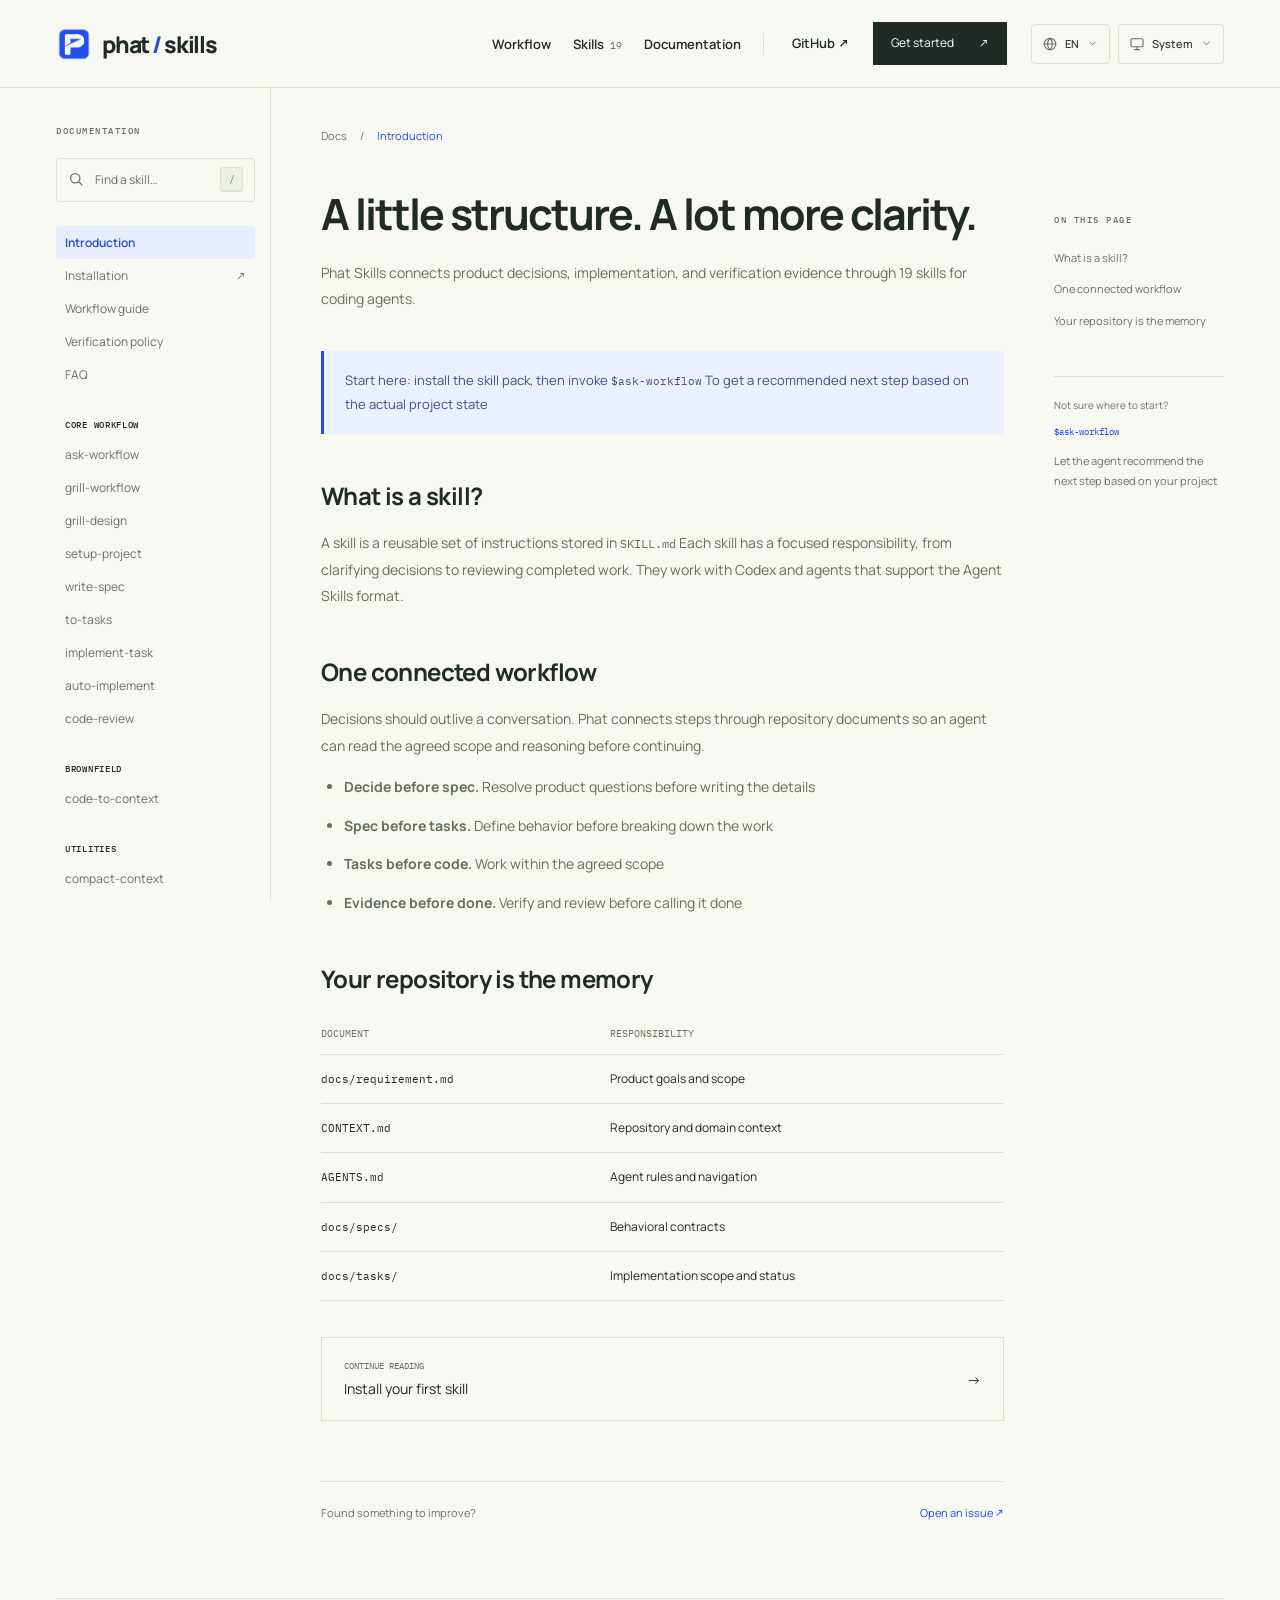
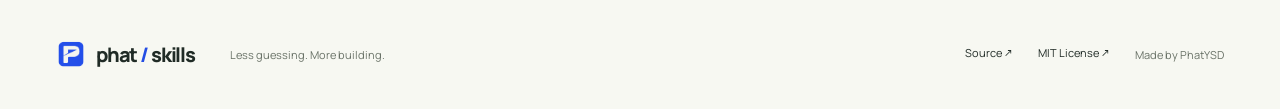
==== docs.html @ 2543007d "Refactor code structure for improved readability and maintainability" ====
<!doctype html>
<html lang="th"><head><meta charset="utf-8"><meta name="viewport" content="width=device-width, initial-scale=1"><meta name="theme-color" content="#f7f8f2"><meta name="description" content="Phat Skills — 19 connected skills for AI coding agents. From product decisions to specs, implementation, and review. คู่มือและตัวอย่างการใช้งานครบทุก skill."><title>Documentation · Phat Skills</title><link rel="icon" href="assets/brand/phatysd-icon.png" type="image/png"><script src="preferences.js"></script><link rel="stylesheet" href="styles.css"><script src="catalog.js" defer></script><script src="translations.js" defer></script><script src="i18n.js" defer></script><script src="controls.js" defer></script><script src="script.js" defer></script></head><body class="docs-page"><a class="skip-link" href="#main">ข้ามไปเนื้อหา</a><header class="header"><a class="brand" href="index.html" aria-label="Phat Skills home"><img src="assets/brand/phatysd-icon.png" width="36" height="36" alt="" decoding="async">phat<span>/</span>skills</a><nav id="navigation" aria-label="Main navigation"><a href="index.html#workflow">Workflow</a><a href="index.html#skills">Skills <small>19</small></a><a href="docs.html">Documentation</a><a class="source-link" href="https://github.com/phatysddev/skills">GitHub ↗</a></nav><a class="nav-cta" href="docs.html#installation">Get started <span>↗</span></a><div class="preferences" aria-label="Display preferences"><div class="language-control"><span class="sr-only" id="language-label">Language</span><select id="language-select" aria-label="Language"><option value="th">ไทย</option><option value="en">EN</option></select></div><div class="theme-control"><span class="sr-only" id="theme-label">Theme</span><select id="theme-select" aria-label="Theme"><option value="system">System</option><option value="light">Light</option><option value="dark">Dark</option></select></div></div><button class="menu-button" aria-expanded="false" aria-controls="navigation" aria-label="เปิดเมนู">☰</button></header><div class="docs-layout wrap"><aside class="docs-sidebar"><p class="eyebrow">DOCUMENTATION</p><div class="search-field"><svg class="search-icon" viewBox="0 0 20 20" fill="none" aria-hidden="true"><circle cx="8.5" cy="8.5" r="5.5"></circle><path d="m12.5 12.5 4 4"></path></svg><input id="docs-search" type="search" placeholder="Find a skill…" aria-label="ค้นหา skill ในเอกสาร"><kbd aria-hidden="true">/</kbd></div><nav aria-label="Documentation"><a href="#introduction">Introduction</a><a href="#installation">Installation <span>↗</span></a><a href="#workflow">Workflow guide</a><a href="#verification">Verification policy</a><a href="#faq">FAQ</a><div id="docs-skill-nav"></div></nav></aside><main id="main" class="docs-content"><div class="docs-breadcrumb">Docs <span>/</span> <span id="breadcrumb-label">Introduction</span></div><article id="doc-article"></article><noscript><h1>Phat Skills documentation</h1><p>เอกสารแบบ interactive ต้องใช้ JavaScript <a href="https://github.com/phatysddev/skills/blob/main/README.md">อ่าน README ฉบับเต็ม</a></p></noscript><div class="docs-bottom"><span>Found something to improve?</span><a href="https://github.com/phatysddev/skills/issues">Open an issue ↗</a></div></main><aside class="docs-toc"><p class="eyebrow">ON THIS PAGE</p><nav id="on-this-page" aria-label="On this page"></nav><div class="docs-help"><span>Not sure where to start?</span><code>$ask-workflow</code><p>ให้ agent แนะนำขั้นตอนถัดไปจากสถานะโปรเจกต์</p></div></aside></div><footer class="footer wrap"><a class="brand" href="index.html"><img src="assets/brand/phatysd-icon.png" width="30" height="30" alt="" decoding="async">phat<span>/</span>skills</a><p>Less guessing. More building.</p><a href="https://github.com/phatysddev/skills">Source ↗</a><a href="https://github.com/phatysddev/skills/blob/main/LICENSE">MIT License ↗</a><span>Made by PhatYSD</span></footer><div class="toast" role="status" aria-live="polite"></div></body></html>
---- styles.css ----
@import url('https://fonts.googleapis.com/css2?family=IBM+Plex+Mono:wght@400;500;600&family=IBM+Plex+Sans+Thai:wght@400;500;600&family=Manrope:wght@400;500;600;700;800&display=swap');
:root {
  --paper:#f7f8f2;
  --ink:#202b26;
  --muted:#697267;
  --line:#dce0d5;
  --blue:#244de4;
  --soft:#ecf0e4;
  --mono:'IBM Plex Mono',monospace;
  --sans:'Manrope','IBM Plex Sans Thai',sans-serif
}
* {
  box-sizing:border-box
}
html {
  scroll-behavior:smooth;
  scroll-padding-top:100px
}
body {
  margin:0;
  background:var(--paper);
  color:var(--ink);
  font-family:var(--sans);
  font-size:15px;
  -webkit-font-smoothing:antialiased
}
button,input,select,textarea {
  font:inherit
}
button,a,input {
  -webkit-tap-highlight-color:transparent
}
a {
  color:inherit;
  text-decoration:none
}
button {
  cursor:pointer
}
button:focus-visible,a:focus-visible,input:focus-visible,summary:focus-visible {
  outline:3px solid var(--blue);
  outline-offset:5px
}
button {
  color:inherit
}
::selection {
  background:#d1dcff
}
h1,h2,h3,p {
  margin-top:0
}
p {
  line-height:1.8
}
code,kbd,.mono {
  font-family:var(--mono)
}
code {
  font-size:.85em
}
button {
  border-radius:0
}
 .wrap {
  width:min(1280px,calc(100% - 112px));
  margin-inline:auto
}
.header {
  height:88px;
  display:flex;
  align-items:center;
  gap:46px;
  padding:0 56px;
  border-bottom:1px solid var(--line);
  position:sticky;
  top:0;
  z-index:30;
  background:rgba(247,248,242,.96);
  backdrop-filter:blur(12px)
}
.brand {
  font-weight:800;
  font-size:23px;
  letter-spacing:-1.2px;
  display:inline-flex;
  align-items:center;
  gap:7px;
  white-space:nowrap
}
.brand span {
  color:var(--blue);
  margin-inline:-4px
}
.brand img {
  margin-right:3px
}
.header nav {
  display:flex;
  align-items:center;
  gap:32px;
  margin-left:auto;
  font-size:13px;
  font-weight:600
}
.header nav a:hover,.text-link:hover {
  color:var(--blue)
}
.header small {
  font:10px var(--mono);
  margin-left:3px;
  color:var(--muted)
}
.source-link {
  border-left:1px solid var(--line);
  padding-left:28px
}
.nav-cta {
  background:var(--ink);
  color:white;
  padding:12px 18px;
  font-size:12px;
  display:flex;
  gap:25px
}
.nav-cta:hover {
  background:var(--blue)
}
.menu-button {
  display:none
}
.eyebrow {
  font:500 10px/1.5 var(--mono);
  letter-spacing:1.5px;
  margin-bottom:24px
}
.mono {
  font-size:10px;
  letter-spacing:.6px
}
.muted {
  color:var(--muted)
}
.live-dot {
  display:inline-block;
  width:7px;
  height:7px;
  background:var(--blue);
  margin-right:10px;
  border-radius:50%;
  box-shadow:0 0 0 4px #244de411
}
.hero {
  background:radial-gradient(ellipse at 88% 60%,#e9eeda77,transparent 60%);
  border-bottom:1px solid var(--line)
}
.hero-inner {
  display:grid;
  grid-template-columns:1fr 1fr;
  align-items:center;
  gap:30px;
  min-height:620px;
  padding-block:65px
}
.hero h1 {
  font-size:clamp(57px,5.8vw,83px);
  letter-spacing:-5px;
  line-height:1.06;
  margin-bottom:26px;
  font-weight:800
}
.hero h1>span {
  display:block;
  font-weight:500;
  font-size:.67em;
  line-height:1.2;
  letter-spacing:-2.8px;
  margin-top:17px;
  color:var(--muted)
}
.hero-description {
  font-size:16px;
  color:var(--muted);
  margin-bottom:28px;
  line-height:1.85
}
.hero-actions {
  display:flex;
  gap:28px;
  align-items:center
}
.button {
  display:inline-flex;
  gap:45px;
  align-items:center;
  justify-content:space-between;
  padding:15px 21px;
  font-size:13px;
  font-weight:600;
  transition:transform .2s,background .2s
}
.button:hover {
  transform:translateY(-3px)
}
.primary {
  background:var(--blue);
  color:white
}
.primary:hover {
  background:#173ac0
}
.text-link {
  font-weight:600;
  font-size:13px;
  display:inline-flex;
  align-items:center;
  gap:18px
}
.hero-note {
  display:flex;
  gap:12px;
  align-items:center;
  margin-top:34px;
  font:9px var(--mono);
  color:var(--muted)
}
.hero-note i {
  width:3px;
  height:3px;
  background:#a4af9d;
  border-radius:50%
}
.workflow-art {
  width:100%;
  transform:rotate(-2deg);
  animation:art-in 1s both .15s
}
.workflow-art svg {
  display:block;
  width:100%;
  overflow:visible
}
.art-label,.art-footer {
  display:flex;
  justify-content:space-between;
  font:9px var(--mono);
  letter-spacing:1px;
  padding:14px 5px;
  border-bottom:1px solid var(--line);
  color:var(--muted)
}
.art-footer {
  border-bottom:0;
  border-top:1px solid var(--line)
}
svg text {
  font:600 19px var(--sans)
}
svg .svg-small {
  font:9px var(--mono);
  fill:#61705d;
  letter-spacing:.7px
}
svg .svg-small.light {
  fill:#c7d3ff
}
svg .svg-note {
  font:11px var(--mono);
  fill:#74866a
}
.n4 text:last-child {
  font-size:13px
}
.flow-path {
  stroke-dasharray:8 4;
  animation:flow 9s linear infinite
}
.hero-copy {
  animation:entrance .8s both
}
.hero-bottom {
  display:flex;
  justify-content:space-between;
  padding-block:23px;
  border-top:1px solid var(--line);
  font-size:11px;
  color:var(--muted)
}
.hero-bottom a {
  color:var(--ink)
}
.section {
  padding-block:100px
}
.section-top {
  display:flex;
  justify-content:space-between;
  align-items:start;
  border-top:1px solid var(--line);
  padding-top:22px
}
.section-top .eyebrow {
  color:var(--blue)
}
.section-heading {
  display:flex;
  justify-content:space-between;
  align-items:center;
  margin:23px 0 45px;
  gap:40px
}
.section-heading h2 {
  font-size:clamp(34px,4vw,53px);
  line-height:1.15;
  letter-spacing:-2px;
  margin:0;
  font-weight:600
}
.section-heading p {
  font-size:14px;
  color:var(--muted);
  min-width:285px;
  margin:0
}
.path-controls {
  display:flex;
  gap:6px;
  margin-bottom:36px;
  flex-wrap:wrap
}
.path-controls button {
  border:1px solid var(--line);
  background:transparent;
  padding:10px 17px;
  font-size:12px;
  border-radius:3px;
  transition:.2s
}
.path-controls button.active {
  background:var(--ink);
  border-color:var(--ink);
  color:white
}
.workflow-steps {
  display:grid;
  grid-template-columns:repeat(5,1fr);
  border-block:1px solid var(--line)
}
.workflow-step {
  padding:24px 16px 25px 0;
  position:relative;
  min-width:0
}
.workflow-step+.workflow-step {
  padding-left:22px;
  border-left:1px solid var(--line)
}
.step-num {
  font:10px var(--mono);
  color:var(--muted);
  display:block;
  margin-bottom:28px
}
.step-num span {
  float:right;
  color:var(--blue);
  font-size:17px
}
.workflow-step h3 {
  font-family:var(--mono);
  font-size:12px;
  letter-spacing:-.5px;
  margin-bottom:10px;
  overflow-wrap:anywhere
}
.workflow-step p {
  font-size:12px;
  color:var(--muted);
  margin:0
}
.workflow-step a:hover {
  color:var(--blue)
}
.path-note {
  font-size:12px;
  color:var(--muted);
  margin:21px 0
}
.principles {
  background:#eaf0df;
  position:relative;
  overflow:hidden;
  border-block:1px solid #dce4d0
}
.principles-inner {
  position:relative;
  z-index:1;
  padding-block:75px
}
.principles .eyebrow {
  color:#586e48
}
.principles h2 {
  font-size:clamp(33px,5vw,65px);
  line-height:1.22;
  letter-spacing:-2.5px;
  font-weight:500;
  margin:40px 0
}
.principles h2 span {
  color:var(--blue)
}
.principle-bottom {
  display:flex;
  align-items:end;
  justify-content:space-between
}
.principle-bottom p {
  font-size:13px;
  color:#64715c;
  margin:0
}
.giant-asterisk {
  position:absolute;
  right:6%;
  top:9%;
  font-size:340px;
  color:#d6dfc9;
  line-height:1;
  transform:rotate(13deg)
}
.catalog-toolbar {
  display:flex;
  align-items:center;
  justify-content:space-between;
  border-bottom:1px solid var(--line);
  gap:20px;
  padding-bottom:16px
}
.filters {
  display:flex;
  gap:19px;
  flex-wrap:wrap
}
.filters button {
  border:0;
  background:none;
  color:var(--muted);
  font-size:11px;
  padding:8px 0
}
.filters button.active {
  color:var(--blue);
  font-weight:700
}
.filters small {
  font-size:9px;
  margin-left:4px
}
.search-field {
  display:flex;
  align-items:center;
  gap:10px;
  padding:7px 11px;
  border:1px solid var(--line);
  border-radius:4px;
  background:var(--paper);
  min-height:44px;
  min-width:0;
  transition:border-color .18s,background .18s,box-shadow .18s
}
.search-field:hover {border-color:var(--muted);}
.search-field:focus-within {border-color:var(--blue);box-shadow:0 0 0 3px color-mix(in srgb,var(--blue) 13%,transparent);}
.search-icon {width:17px;height:17px;flex-shrink:0;color:var(--muted);stroke:currentColor;stroke-width:1.5;stroke-linecap:round;transition:color .18s;}
.search-field:focus-within .search-icon {color:var(--blue);}
.search-field input {
  appearance:none;
  -webkit-appearance:none;
  border:0;
  background:none;
  outline:none;
  width:150px;
  flex:1;
  font-size:12px;
  color:var(--ink);
  min-width:0;
  padding:4px 0;
  border-radius:0
}
.search-field input:focus-visible {outline:none;}
.search-field input::placeholder {color:var(--muted);opacity:1;}
.search-field input::-webkit-search-cancel-button,.search-field input::-webkit-search-decoration {appearance:none;-webkit-appearance:none;}
.search-field kbd {
  display:grid;
  place-items:center;
  width:23px;
  height:25px;
  border:1px solid var(--line);
  border-bottom-width:2px;
  border-radius:3px;
  background:var(--soft);
  font-size:10px;
  color:var(--muted);
  flex-shrink:0
}
.search-field.has-value kbd {display:none;}
.search-clear {display:grid;place-items:center;width:28px;height:28px;padding:5px;border:0;border-radius:3px;color:var(--muted);background:transparent;flex-shrink:0;transition:color .18s,background .18s;}
.search-clear:hover {color:var(--ink);background:var(--soft);}
.search-clear svg {width:18px;height:18px;stroke:currentColor;stroke-width:1.5;stroke-linecap:round;}
.search-clear:focus-visible {outline-offset:1px;}
.search-clear[hidden] {display:none;}
.skill-row {
  display:grid;
  grid-template-columns:36px 1fr 1.2fr 25px;
  gap:20px;
  align-items:center;
  border-bottom:1px solid var(--line);
  padding:23px 8px;
  transition:background .2s,padding .2s
}
.skill-row:hover {
  background:#ebefe2;
  padding-left:17px
}
.skill-index {
  font:10px var(--mono);
  color:#8a9481
}
.skill-row h3 {
  font:500 14px var(--mono);
  margin:0 0 7px
}
.skill-category {
  font:9px var(--mono);
  text-transform:uppercase;
  letter-spacing:.6px;
  color:var(--muted)
}
.skill-row p {
  font-size:12px;
  color:var(--muted);
  margin:0
}
.row-arrow {
  font-size:20px;
  color:var(--blue)
}
.empty-state {
  padding:50px 0;
  color:var(--muted)
}
.examples {
  padding-top:0
}
.example-grid {
  display:grid;
  grid-template-columns:repeat(3,1fr)
}
.example-grid>a {
  border-top:1px solid var(--line);
  padding:25px 24px 10px 0
}
.example-grid>a+a {
  border-left:1px solid var(--line);
  padding-left:26px
}
.example-grid .mono {
  color:var(--muted);
  font-size:9px
}
.example-grid h3 {
  font-size:19px;
  line-height:1.7;
  font-weight:500;
  margin:35px 0
}
.example-grid code {
  display:block;
  color:var(--blue);
  font-size:12px
}
.example-grid code span {
  float:right
}
.example-grid a:hover h3 {
  color:var(--blue)
}
.install-section {
  background:var(--blue);
  color:white;
  padding:75px 0
}
.install-section .eyebrow {
  color:#bac8ff
}
.install-section h2 {
  font-size:clamp(44px,5vw,65px);
  line-height:1.12;
  letter-spacing:-3px;
  font-weight:500
}
.install-command {
  display:flex;
  align-items:stretch;
  max-width:760px;
  border:1px solid #ffffff55;
  background:#ffffff0b
}
.install-command code {
  padding:20px;
  flex:1;
  overflow:auto;
  white-space:nowrap;
  font-size:12px
}
.install-command button {
  background:transparent;
  color:white;
  border:0;
  border-left:1px solid #ffffff55;
  padding:16px 24px;
  font:11px var(--mono)
}
.install-command button:hover {
  background:#ffffff20
}
.install-section p:last-child {
  font-size:12px;
  margin:18px 0 0;
  color:#c4d0ff
}
.install-section p span {
  margin:0 12px
}
.install-section p a {
  color:white
}
.footer {
  display:flex;
  gap:25px;
  align-items:center;
  padding-block:40px;
  font-size:11px
}
.footer p {
  margin:0 auto 0 10px;
  color:var(--muted)
}
.footer>span {
  color:var(--muted)
}
.footer .brand {
  font-size:20px
}
.toast {
  position:fixed;
  bottom:24px;
  left:50%;
  transform:translate(-50%,20px);
  background:var(--ink);
  color:white;
  padding:13px 22px;
  z-index:100;
  opacity:0;
  pointer-events:none;
  transition:.2s;
  font-size:12px;
  max-width:90vw
}
.toast.show {
  opacity:1;
  transform:translate(-50%,0)
}
.sr-only,.skip-link:not(:focus) {
  position:absolute;
  width:1px;
  height:1px;
  padding:0;
  overflow:hidden;
  clip:rect(0,0,0,0);
  white-space:nowrap
}
.skip-link:focus {
  position:fixed;
  background:var(--blue);
  color:white;
  padding:15px;
  z-index:100
}
.docs-layout {
  display:grid;
  grid-template-columns:215px minmax(0,1fr) 170px;
  gap:50px;
  align-items:start
}
.docs-sidebar {
  position:sticky;
  top:88px;
  height:calc(100vh - 88px);
  overflow:auto;
  padding:36px 15px 36px 0;
  border-right:1px solid var(--line);
  scrollbar-width:thin
}
.docs-sidebar>.eyebrow {
  font-size:9px;
  color:var(--muted);
  margin-bottom:20px
}
.docs-sidebar .search-field {
  margin-bottom:24px
}
.docs-sidebar .search-field input {
  width:100%
}
.docs-sidebar nav a {
  display:block;
  font-size:12px;
  color:var(--muted);
  padding:8px 9px;
  border-radius:3px
}
.docs-sidebar nav a span {
  float:right
}
.docs-sidebar nav a:hover {
  color:var(--blue)
}
.docs-sidebar nav a.active {
  background:#e8edff;
  color:var(--blue);
  font-weight:600
}
.nav-group {
  font:500 9px var(--mono);
  letter-spacing:.7px;
  text-transform:uppercase;
  margin:28px 9px 8px;
  color:var(--ink)
}
.docs-content {
  padding-block:40px 75px;
  min-width:0
}
.docs-breadcrumb {
  font-size:11px;
  color:var(--muted);
  display:flex;
  gap:13px;
  margin-bottom:45px
}
.docs-breadcrumb span:last-child {
  color:var(--blue)
}
.docs-content h1 {
  font-size:43px;
  letter-spacing:-2px;
  line-height:1.2;
  margin:0 0 20px;
  overflow-wrap:anywhere
}
.doc-lead {
  font-size:17px;
  color:var(--muted);
  margin-bottom:38px
}
.docs-content h2 {
  font-size:24px;
  letter-spacing:-.6px;
  margin:45px 0 18px;
  scroll-margin-top:110px
}
.docs-content h3 {
  font-size:16px;
  margin:27px 0 12px
}
.docs-content p,.docs-content li {
  font-size:14px;
  line-height:1.9
}
.docs-content p {
  color:#657060
}
.docs-content li {
  margin-bottom:12px;
  color:#657060
}
.docs-content ul,.docs-content ol {
  padding-left:23px
}
.docs-content p a,.docs-content li a,.docs-content td a {
  color:var(--blue);
  text-decoration:underline;
  text-underline-offset:3px
}
.doc-callout {
  border-left:3px solid var(--blue);
  background:#eaf0ff;
  padding:17px 21px;
  margin:25px 0
}
.doc-callout p {
  margin:0;
  color:#3d518a;
  font-size:13px
}
.code-block {
  background:#222d27;
  color:#e9efdf;
  margin:18px 0 25px;
  position:relative;
  border-radius:3px;
  overflow:hidden
}
.code-label {
  font:9px var(--mono);
  padding:12px 17px;
  border-bottom:1px solid #ffffff18;
  color:#a5b2a0;
  letter-spacing:1px
}
.code-block pre {
  white-space:pre-wrap;
  overflow-wrap:anywhere;
  margin:0;
  padding:23px 18px;
  line-height:1.8;
  font:12px/1.8 var(--mono)
}
.code-block button {
  position:absolute;
  right:10px;
  top:7px;
  border:1px solid #ffffff30;
  color:#d2dbcd;
  background:transparent;
  padding:4px 9px;
  font:9px var(--mono)
}
.docs-content table {
  width:100%;
  border-collapse:collapse;
  font-size:12px
}
.docs-content th,.docs-content td {
  text-align:left;
  border-bottom:1px solid var(--line);
  padding:14px 10px 14px 0;
  vertical-align:top;
  line-height:1.7
}
.docs-content th {
  font:10px var(--mono);
  color:var(--muted);
  text-transform:uppercase
}
.docs-content td code {
  font-size:11px
}
.doc-next {
  display:flex;
  justify-content:space-between;
  align-items:center;
  border:1px solid var(--line);
  padding:22px;
  margin:36px 0;
  font-size:14px
}
.doc-next:hover {
  border-color:var(--blue);
  color:var(--blue)
}
.doc-next small {
  font:9px var(--mono);
  display:block;
  margin-bottom:8px;
  color:var(--muted);
  text-transform:uppercase
}
.docs-bottom {
  border-top:1px solid var(--line);
  padding-top:23px;
  margin-top:60px;
  display:flex;
  justify-content:space-between;
  font-size:11px;
  color:var(--muted)
}
.docs-bottom a {
  color:var(--blue)
}
.docs-toc {
  position:sticky;
  top:130px;
  padding-top:83px
}
.docs-toc>.eyebrow {
  font-size:9px;
  color:var(--muted);
  margin-bottom:15px
}
.docs-toc nav a {
  display:block;
  font-size:11px;
  color:var(--muted);
  line-height:1.6;
  padding:7px 0
}
.docs-toc nav a:hover {
  color:var(--blue)
}
.docs-help {
  margin-top:40px;
  border-top:1px solid var(--line);
  padding-top:20px;
  font-size:11px
}
.docs-help>span {
  color:var(--muted);
  font-size:10px
}
.docs-help code {
  display:block;
  color:var(--blue);
  margin:13px 0
}
.docs-help p {
  font-size:11px;
  color:var(--muted)
}
.docs-content details {
  border-bottom:1px solid var(--line);
  padding:20px 0
}
.docs-content summary {
  cursor:pointer;
  font-size:15px;
  font-weight:600;
  line-height:1.7
}
.docs-content details p {
  margin:14px 0 0
}
.docs-page .footer {
  border-top:1px solid var(--line)
}
.reveal {
  transition:opacity .65s,transform .65s
}
.js-motion .reveal:not(.visible) {
  opacity:0;
  transform:translateY(20px)
}
@keyframes flow {
  to {
    stroke-dashoffset:-120
  }

}
@keyframes entrance {
  from {
    opacity:0;
    transform:translateY(15px)
  }
  to {
    opacity:1;
    transform:none
  }

}
@keyframes art-in {
  from {
    opacity:0;
    transform:rotate(0) translateY(20px)
  }
  to {
    opacity:1;
    transform:rotate(-2deg)
  }

}
@media(min-width:1500px) {
  .hero-inner {
    min-height:710px
  }

}
@media(max-width:1150px) {
  .wrap {
    width:calc(100% - 64px)
  }
  .header {
    padding:0 32px;
    gap:24px
  }
  .header nav {
    gap:22px
  }
  .source-link {
    display:none
  }
  .hero h1 {
    letter-spacing:-3px
  }
  .hero-inner {
    min-height:570px
  }
  .hero-note {
    font-size:8px;
    gap:8px
  }
  .hero-actions {
    gap:18px
  }
  .docs-layout {
    grid-template-columns:200px minmax(0,1fr);
    gap:35px
  }
  .docs-toc {
    display:none
  }
  .filters {
    gap:13px
  }
  .catalog-toolbar {
    align-items:start
  }
  .footer {
    flex-wrap:wrap
  }
  .workflow-step h3 {
    font-size:11px
  }
  .workflow-step+.workflow-step {
    padding-left:15px
  }

}
@media(max-width:760px) {
  .wrap {
    width:calc(100% - 40px)
  }
  .header {
    height:70px;
    padding:0 20px;
    gap:18px
  }
  .brand {
    font-size:20px
  }
  .brand img {
    width:26px;
    height:26px
  }
  .header .nav-cta {
    margin-left:auto;
    padding:10px 13px;
    font-size:10px;
    gap:15px
  }
  .menu-button {
    display:block;
    border:0;
    background:none;
    font-size:20px;
    padding:5px
  }
  .header nav {
    display:none;
    position:absolute;
    top:70px;
    left:0;
    right:0;
    background:var(--paper);
    padding:24px;
    border-bottom:1px solid var(--line);
    box-shadow:0 10px 20px #202b260a
  }
  .header nav.open {
    display:flex;
    flex-direction:column;
    align-items:start;
    gap:24px
  }
  .header .source-link {
    display:block;
    border:0;
    padding:0
  }
  .hero-inner {
    grid-template-columns:1fr;
    gap:35px;
    padding-top:43px;
    padding-bottom:28px
  }
  .hero .eyebrow {
    font-size:8px;
    letter-spacing:1px
  }
  .hero h1 {
    font-size:59px;
    letter-spacing:-3px;
    margin-bottom:20px
  }
  .hero h1>span {
    font-size:38px;
    letter-spacing:-1.7px;
    margin-top:13px
  }
  .hero-description {
    font-size:14px;
    margin-bottom:22px
  }
  .hero-actions .button {
    padding:13px 18px;
    gap:32px
  }
  .hero-actions .text-link {
    font-size:12px;
    gap:9px
  }
  .hero-note {
    font-size:7px;
    margin-top:25px
  }
  .workflow-art {
    max-width:500px;
    margin:auto
  }
  .art-label,.art-footer {
    font-size:7px
  }
  .hero-bottom {
    font-size:9px;
    gap:25px;
    align-items:center;
    line-height:1.7
  }
  .section {
    padding-block:65px
  }
  .section-top>.mono {
    display:none
  }
  .section-top .eyebrow {
    font-size:9px
  }
  .section-heading {
    display:block;
    margin:13px 0 30px
  }
  .section-heading h2 {
    font-size:37px;
    letter-spacing:-1.5px;
    margin-bottom:22px
  }
  .section-heading p {
    font-size:13px;
    min-width:0
  }
  .path-controls {
    gap:5px;
    margin-bottom:23px
  }
  .path-controls button {
    font-size:10px;
    padding:10px 12px
  }
  .workflow-steps {
    grid-template-columns:1fr
  }
  .workflow-step,.workflow-step+.workflow-step {
    padding:18px 0;
    display:grid;
    grid-template-columns:40px 1fr;
    gap:10px;
    border:0;
    border-bottom:1px solid var(--line)
  }
  .workflow-step:last-child {
    border:0
  }
  .step-num {
    margin:0;
    padding-top:3px
  }
  .step-num span {
    display:none
  }
  .workflow-step h3 {
    font-size:12px;
    margin:0 0 6px
  }
  .workflow-step p {
    grid-column:2;
    font-size:12px
  }
  .principles-inner {
    padding-block:55px
  }
  .principles h2 {
    font-size:34px;
    letter-spacing:-1.4px;
    margin:32px 0
  }
  .giant-asterisk {
    right:-60px;
    top:20%;
    font-size:250px;
    opacity:.6
  }
  .principle-bottom {
    display:block
  }
  .principle-bottom .text-link {
    margin-top:23px;
    font-size:12px
  }
  .catalog-toolbar {
    flex-direction:column;
    gap:18px
  }
  .filters {
    gap:17px
  }
  .filters button {
    font-size:10px
  }
  .catalog-toolbar .search-field {
    width:100%
  }
  .catalog-toolbar input {
    width:100%
  }
  .skill-row {
    grid-template-columns:22px 1fr 18px;
    gap:12px;
    padding:20px 0
  }
  .skill-row h3 {
    font-size:13px
  }
  .skill-row p {
    grid-column:2;
    grid-row:2;
    font-size:12px
  }
  .skill-row .row-arrow {
    grid-column:3;
    grid-row:1
  }
  .skill-category {
    font-size:8px
  }
  .examples {
    padding-top:0
  }
  .example-grid {
    grid-template-columns:1fr
  }
  .example-grid>a,.example-grid>a+a {
    border-left:0;
    padding:24px 0 28px
  }
  .example-grid h3 {
    font-size:20px;
    margin:20px 0
  }
  .install-section {
    padding:55px 0
  }
  .install-section .eyebrow {
    font-size:8px;
    letter-spacing:1px
  }
  .install-section h2 {
    font-size:45px;
    letter-spacing:-2px
  }
  .install-command code {
    padding:17px 12px;
    font-size:10px
  }
  .install-command button {
    padding:12px;
    font-size:10px
  }
  .install-section p:last-child {
    font-size:11px;
    line-height:2
  }
  .footer {
    gap:20px;
    padding-block:30px
  }
  .footer .brand {
    font-size:18px
  }
  .footer p {
    font-size:10px;
    margin:0
  }
  .footer>span {
    margin-left:auto
  }
  .docs-layout {
    display:block
  }
  .docs-sidebar {
    position:static;
    height:auto;
    border:0;
    padding:25px 0 20px
  }
  .docs-sidebar>.eyebrow {
    display:none
  }
  .docs-sidebar .search-field {
    margin-bottom:15px
  }
  .docs-sidebar nav {
    display:flex;
    gap:4px;
    overflow-x:auto;
    padding-bottom:8px
  }
  .docs-sidebar nav>a {
    white-space:nowrap;
    font-size:11px;
    padding:9px
  }
  .docs-sidebar nav>a span {
    display:none
  }
  #docs-skill-nav {
    display:none
  }
  .docs-sidebar:focus-within #docs-skill-nav.searching {
    display:block;
    position:absolute;
    z-index:20;
    left:20px;
    right:20px;
    top:145px;
    background:var(--paper);
    box-shadow:0 10px 30px #0002;
    max-height:350px;
    overflow:auto;
    padding:12px
  }
  .docs-sidebar:focus-within #docs-skill-nav.searching a {
    padding:12px
  }
  .docs-content {
    padding-top:5px;
    padding-bottom:40px
  }
  .docs-breadcrumb {
    margin-bottom:28px
  }
  .docs-content h1 {
    font-size:35px;
    letter-spacing:-1.5px
  }
  .doc-lead {
    font-size:15px
  }
  .docs-content h2 {
    font-size:22px
  }
  .docs-content p,.docs-content li {
    font-size:13px
  }
  .docs-bottom {
    gap:20px;
    font-size:10px
  }
  .docs-content td {
    font-size:11px
  }
  .docs-content table {
    table-layout:fixed
  }
  .docs-content td code {
    overflow-wrap:anywhere
  }
  .docs-content .code-block pre {
    font-size:11px
  }
  .docs-page .footer p {
    display:none
  }

}
@media(prefers-reduced-motion:reduce) {
  html {
    scroll-behavior:auto
  }
  *,*::before,*::after {
    animation:none!important;
    transition:none!important
  }
  .js-motion .reveal:not(.visible) {
    opacity:1;
    transform:none
  }

}
@media(max-width:760px) {
  .hero-inner {
    gap:20px;
    padding-top:32px;
    padding-bottom:20px
  }
  .workflow-art {
    max-width:230px
  }

}

/* Display preferences share the same controls on every page. */
:root { color-scheme: light; }
.preferences {display:flex;align-items:center;gap:8px;margin-left:0;flex-shrink:0;}
.preferences select {font:11px var(--sans);color:var(--ink);background:var(--paper);border:1px solid var(--line);border-radius:4px;padding:9px 6px;min-height:36px;cursor:pointer;max-width:105px;}
.preferences select:focus-visible {outline:3px solid var(--blue);outline-offset:3px;}
.custom-select {position:relative;}
.select-trigger {display:flex;align-items:center;justify-content:space-between;gap:7px;min-height:40px;padding:9px 10px;font:500 11px var(--sans);border:1px solid var(--line);border-radius:4px;background:var(--paper);color:var(--ink);white-space:nowrap;transition:border-color .18s,background .18s,box-shadow .18s;}
.language-control .select-trigger {min-width:78px;}
.theme-control .select-trigger {min-width:106px;}
.select-trigger:hover {border-color:var(--muted);background:var(--soft);}
.select-trigger:focus-visible,.is-open .select-trigger {outline:none;border-color:var(--blue);box-shadow:0 0 0 3px color-mix(in srgb,var(--blue) 13%,transparent);}
.select-icon,.select-chevron,.option-icon,.option-check {display:flex;align-items:center;justify-content:center;flex-shrink:0;}
.select-icon,.select-chevron,.option-icon {color:var(--muted);}
.select-icon svg,.option-icon svg {width:16px;height:16px;}
.select-chevron svg {width:13px;height:13px;transition:transform .18s;}
.is-open .select-chevron svg {transform:rotate(180deg);}
.custom-select svg {stroke:currentColor;stroke-width:1.4;stroke-linecap:round;stroke-linejoin:round;}
.select-listbox {position:absolute;top:calc(100% + 9px);right:0;z-index:40;min-width:174px;padding:5px;border:1px solid var(--line);border-radius:5px;background:var(--paper);box-shadow:0 12px 30px color-mix(in srgb,var(--ink) 12%,transparent);animation:control-reveal .15s ease-out;}
.select-listbox[hidden] {display:none;}
.select-option {display:flex;align-items:center;gap:10px;min-height:42px;padding:9px 10px;border-radius:3px;font:500 12px var(--sans);cursor:pointer;transition:background .12s,color .12s;}
.select-option.is-active {background:var(--soft);}
.select-option[aria-selected="true"] {color:var(--blue);}
.select-option[aria-selected="true"] .option-icon {color:var(--blue);}
.option-check {margin-left:auto;color:var(--blue);opacity:0;}
.option-check svg {width:15px;height:15px;}
.select-option[aria-selected="true"] .option-check {opacity:1;}
.language-code {font:500 9px var(--mono);width:18px;text-align:center;}
.path-controls button:hover:not(.active) {border-color:var(--muted);background:var(--soft);}
.filters button {position:relative;transition:color .18s;}
.filters button:hover {color:var(--ink);}
.filters button::after {content:"";position:absolute;left:0;right:0;bottom:0;height:2px;background:var(--blue);transform:scaleX(0);transform-origin:left;transition:transform .18s;}
.filters button.active::after {transform:scaleX(1);}
@keyframes control-reveal {from {opacity:0;transform:translateY(-4px);} to {opacity:1;transform:translateY(0);}}
.header {gap:24px;}
.header nav {gap:22px;}
html[lang="th"] h1,html[lang="th"] h2,html[lang="th"] h3 {letter-spacing:0;line-height:1.45;}
html[lang="th"] .hero h1 {line-height:1.06;letter-spacing:-3px;}
html[lang="th"] .hero h1>span {font-size:.6em;letter-spacing:-.5px;line-height:1.5;}
html[lang="th"] .mono,html[lang="th"] .eyebrow,html[lang="th"] .nav-group {font-family:var(--sans);letter-spacing:.7px;}
html[lang="th"] .workflow-art svg text {font-family:var(--sans);font-size:18px;}
html[lang="th"] .workflow-art svg .svg-small {font-size:9px;}
html[lang="th"] .workflow-art svg .svg-note {font-size:10px;}
html[lang="th"] .workflow-art .n4 text:last-child {font-size:13px;}
html[lang="th"] .hero-note {font-family:var(--sans);}
html[lang="th"] .section-heading h2 {font-size:clamp(30px,3.5vw,48px);}
:root[data-theme="dark"] {color-scheme:dark;--paper:#141b18;--ink:#e5ebe0;--muted:#a3b09f;--line:#344239;--blue:#91a9ff;--soft:#223026;}
[data-theme="dark"] .header {background:rgba(20,27,24,.96);}
[data-theme="dark"] .hero {background:radial-gradient(ellipse at 88% 60%,#293a2777,transparent 60%);}
[data-theme="dark"] .nav-cta,[data-theme="dark"] .path-controls button.active {background:#dfe8d5;color:#18221b;border-color:#dfe8d5;}
[data-theme="dark"] .primary {background:#385de6;color:#fff;}
[data-theme="dark"] .primary:hover,[data-theme="dark"] .nav-cta:hover {background:#244de4;color:#fff;}
[data-theme="dark"] .hero-bottom,[data-theme="dark"] .skill-index {color:var(--muted);}
[data-theme="dark"] .principles {background:#223026;border-color:var(--line);}
[data-theme="dark"] .principles .eyebrow,[data-theme="dark"] .principle-bottom p {color:#b3c2a8;}
[data-theme="dark"] .giant-asterisk {color:#344532;}
[data-theme="dark"] .skill-row:hover {background:#233126;}
[data-theme="dark"] .install-section {background:#213da8;}
[data-theme="dark"] .docs-sidebar nav a.active {background:#263754;color:#b8c8ff;}
[data-theme="dark"] .docs-content p,[data-theme="dark"] .docs-content li {color:var(--muted);}
[data-theme="dark"] .doc-callout {background:#22324c;}
[data-theme="dark"] .doc-callout p {color:#c3d1f8;}
[data-theme="dark"] .code-block {background:#0d1510;border:1px solid var(--line);}
[data-theme="dark"] .toast {background:#dfe8d5;color:#18221b;}
[data-theme="dark"] .workflow-art svg rect[fill="#f7f8f2"] {fill:#1a261e;stroke:#70836b;}
[data-theme="dark"] .workflow-art svg rect[fill="#e5eadb"] {fill:#293a2a;stroke:#70836b;}
[data-theme="dark"] .workflow-art svg text {fill:#e0ead7;}
[data-theme="dark"] .workflow-art svg .svg-small {fill:#b3c2a8;}
[data-theme="dark"] .workflow-art svg .svg-small.light {fill:#d8e1ff;}
[data-theme="dark"] .workflow-art svg .svg-note {fill:#a3b598;}
[data-theme="dark"] .workflow-art svg path.flow-path {stroke:#91a9ff;}
[data-theme="dark"] .workflow-art svg #dots circle {fill:#384d36;}
[data-theme="dark"] ::selection {background:#3d5287;color:white;}
@media(max-width:1250px) {.header .source-link{display:none}.header{gap:16px}.header nav{gap:16px}.nav-cta{gap:12px;padding:12px;}}
@media(min-width:761px) and (max-width:1000px) {.header{padding-inline:24px}.header .nav-cta{display:none}.header nav{font-size:12px;gap:14px}.brand{font-size:20px;}}
@media(max-width:760px) {.header{gap:12px}.header .nav-cta{display:none}.preferences{margin-left:auto;gap:5px}.preferences select{padding:7px 4px;font-size:10px;max-width:95px}.header .brand{font-size:18px}.header .brand img{width:24px;height:24px}.menu-button{padding:4px}.header nav .source-link{display:block}html[lang="th"] .hero h1>span{font-size:32px}html[lang="th"] .hero-note{font-size:8px}html[lang="th"] .hero-actions{gap:16px}html[lang="th"] .hero-actions .button{gap:20px}html[lang="th"] .hero h1{font-size:55px}}
@media(max-width:370px) {.header{padding-inline:12px;gap:6px}.preferences select{font-size:9px;max-width:86px}.brand{gap:5px}.header .brand img{width:22px;height:22px}}
@media(max-width:1000px) {.select-trigger{padding:8px;gap:5px;font-size:10px}.select-icon{display:none}.language-control .select-trigger{min-width:59px}.theme-control .select-trigger{min-width:83px}}
@media(max-width:760px) {.select-trigger{min-height:40px}.select-option{min-height:44px}.search-field{min-height:46px}.search-clear{width:30px;height:30px}.search-field kbd{display:none}}
@media(max-width:370px) {.select-trigger{padding-inline:6px}.language-control .select-trigger{min-width:52px}.theme-control .select-trigger{min-width:77px}.preferences{gap:4px}}
@media(prefers-reduced-motion:reduce) {.select-listbox{animation:none}.select-trigger,.select-chevron svg,.select-option,.search-field,.search-icon,.search-clear,.filters button,.filters button::after{transition:none}}
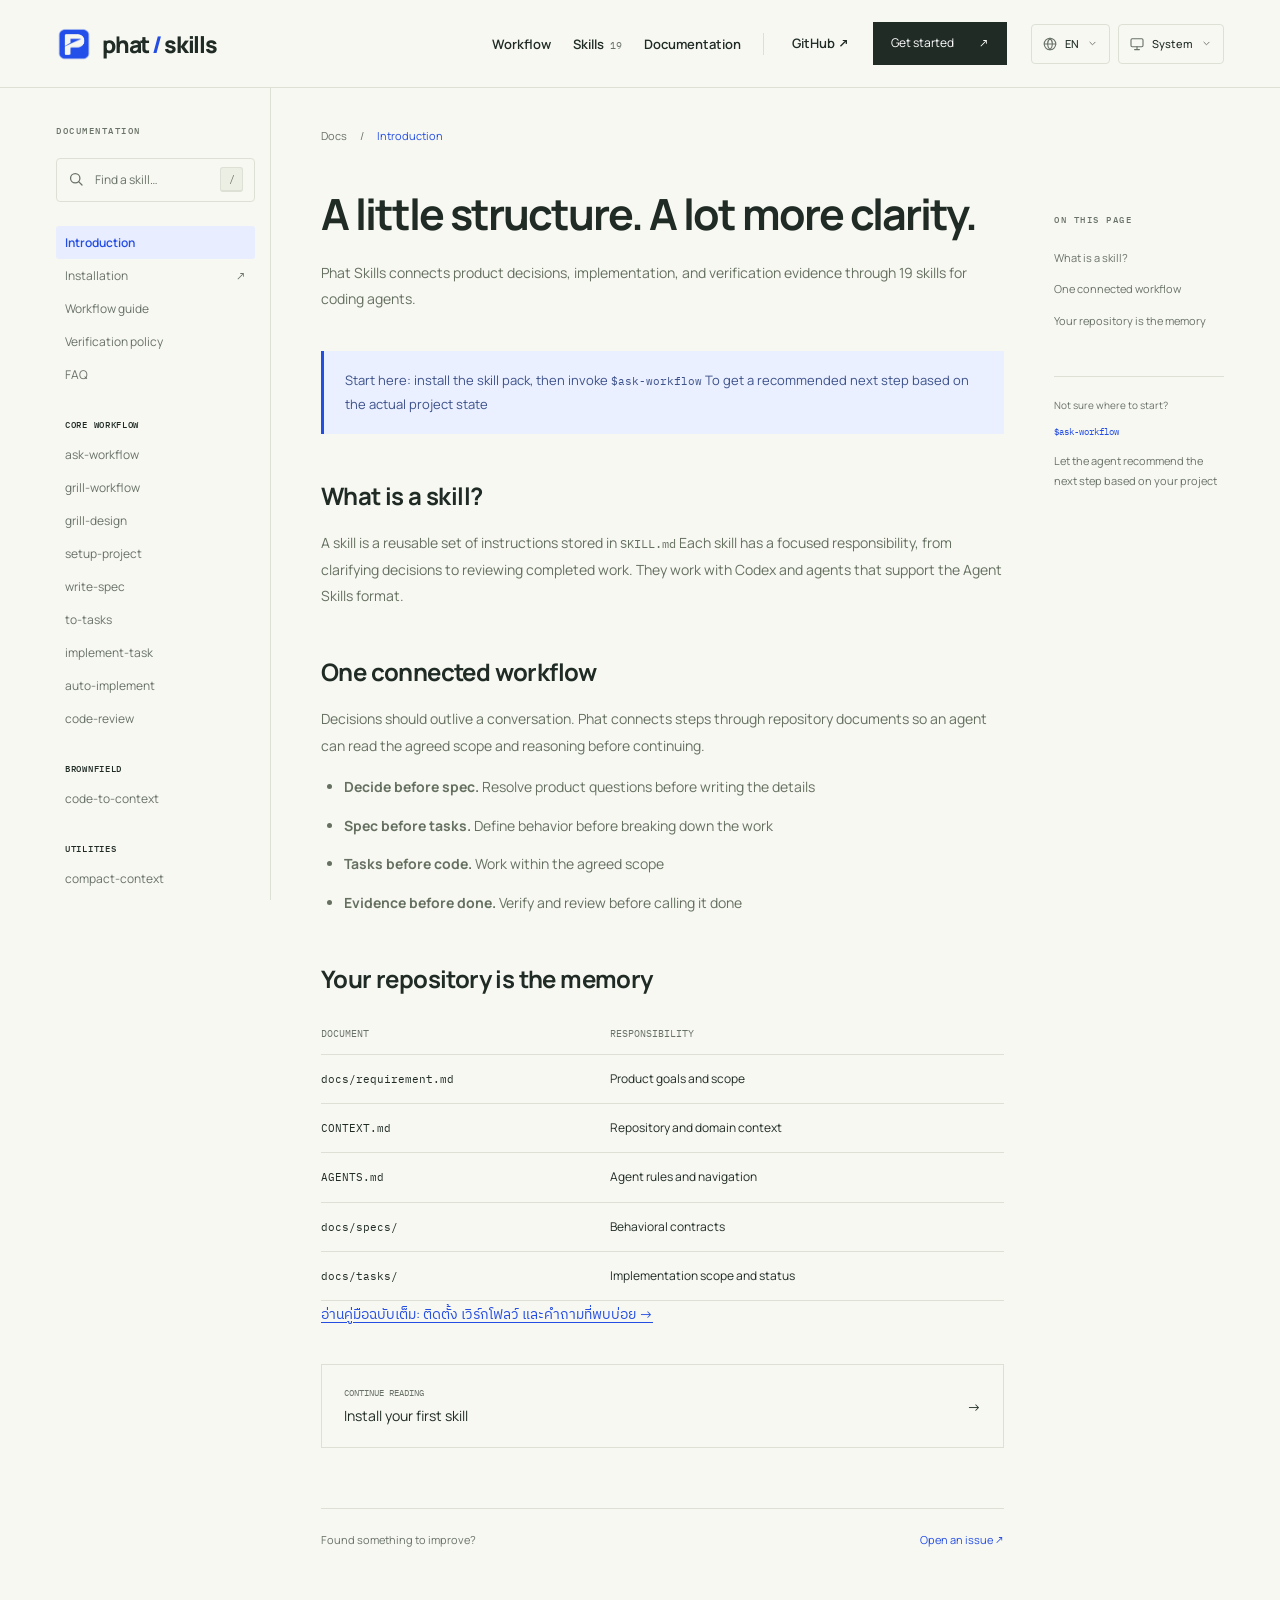
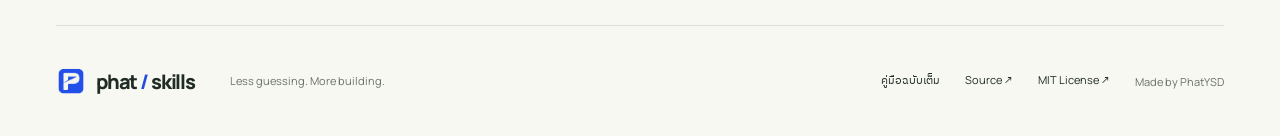
==== commit ae1436e9: "Add initial site structure and documentation - Created 404.html for handling not found pages with a " ====
--- a/docs.html
+++ b/docs.html
@@ -1,2 +1,24 @@
 <!doctype html>
-<html lang="th"><head><meta charset="utf-8"><meta name="viewport" content="width=device-width, initial-scale=1"><meta name="theme-color" content="#f7f8f2"><meta name="description" content="Phat Skills — 19 connected skills for AI coding agents. From product decisions to specs, implementation, and review. คู่มือและตัวอย่างการใช้งานครบทุก skill."><title>Documentation · Phat Skills</title><link rel="icon" href="assets/brand/phatysd-icon.png" type="image/png"><script src="preferences.js"></script><link rel="stylesheet" href="styles.css"><script src="catalog.js" defer></script><script src="translations.js" defer></script><script src="i18n.js" defer></script><script src="controls.js" defer></script><script src="script.js" defer></script></head><body class="docs-page"><a class="skip-link" href="#main">ข้ามไปเนื้อหา</a><header class="header"><a class="brand" href="index.html" aria-label="Phat Skills home"><img src="assets/brand/phatysd-icon.png" width="36" height="36" alt="" decoding="async">phat<span>/</span>skills</a><nav id="navigation" aria-label="Main navigation"><a href="index.html#workflow">Workflow</a><a href="index.html#skills">Skills <small>19</small></a><a href="docs.html">Documentation</a><a class="source-link" href="https://github.com/phatysddev/skills">GitHub ↗</a></nav><a class="nav-cta" href="docs.html#installation">Get started <span>↗</span></a><div class="preferences" aria-label="Display preferences"><div class="language-control"><span class="sr-only" id="language-label">Language</span><select id="language-select" aria-label="Language"><option value="th">ไทย</option><option value="en">EN</option></select></div><div class="theme-control"><span class="sr-only" id="theme-label">Theme</span><select id="theme-select" aria-label="Theme"><option value="system">System</option><option value="light">Light</option><option value="dark">Dark</option></select></div></div><button class="menu-button" aria-expanded="false" aria-controls="navigation" aria-label="เปิดเมนู">☰</button></header><div class="docs-layout wrap"><aside class="docs-sidebar"><p class="eyebrow">DOCUMENTATION</p><div class="search-field"><svg class="search-icon" viewBox="0 0 20 20" fill="none" aria-hidden="true"><circle cx="8.5" cy="8.5" r="5.5"></circle><path d="m12.5 12.5 4 4"></path></svg><input id="docs-search" type="search" placeholder="Find a skill…" aria-label="ค้นหา skill ในเอกสาร"><kbd aria-hidden="true">/</kbd></div><nav aria-label="Documentation"><a href="#introduction">Introduction</a><a href="#installation">Installation <span>↗</span></a><a href="#workflow">Workflow guide</a><a href="#verification">Verification policy</a><a href="#faq">FAQ</a><div id="docs-skill-nav"></div></nav></aside><main id="main" class="docs-content"><div class="docs-breadcrumb">Docs <span>/</span> <span id="breadcrumb-label">Introduction</span></div><article id="doc-article"></article><noscript><h1>Phat Skills documentation</h1><p>เอกสารแบบ interactive ต้องใช้ JavaScript <a href="https://github.com/phatysddev/skills/blob/main/README.md">อ่าน README ฉบับเต็ม</a></p></noscript><div class="docs-bottom"><span>Found something to improve?</span><a href="https://github.com/phatysddev/skills/issues">Open an issue ↗</a></div></main><aside class="docs-toc"><p class="eyebrow">ON THIS PAGE</p><nav id="on-this-page" aria-label="On this page"></nav><div class="docs-help"><span>Not sure where to start?</span><code>$ask-workflow</code><p>ให้ agent แนะนำขั้นตอนถัดไปจากสถานะโปรเจกต์</p></div></aside></div><footer class="footer wrap"><a class="brand" href="index.html"><img src="assets/brand/phatysd-icon.png" width="30" height="30" alt="" decoding="async">phat<span>/</span>skills</a><p>Less guessing. More building.</p><a href="https://github.com/phatysddev/skills">Source ↗</a><a href="https://github.com/phatysddev/skills/blob/main/LICENSE">MIT License ↗</a><span>Made by PhatYSD</span></footer><div class="toast" role="status" aria-live="polite"></div></body></html>+<html lang="th"><head><meta charset="utf-8"><meta name="viewport" content="width=device-width, initial-scale=1"><meta name="theme-color" content="#f7f8f2"><!-- seo-head:start -->
+<title>เอกสาร Phat Skills — ติดตั้งและใช้งาน Agent Skills</title>
+<meta name="description" content="คู่มือ Phat Skills สำหรับ coding agents: การติดตั้ง 19 skills เลือก workflow จัดทำ context และ spec พร้อมนโยบายทดสอบและ code review">
+<link rel="canonical" href="https://phatysd.me/docs.html">
+<meta name="robots" content="index,follow,max-image-preview:large,max-snippet:-1,max-video-preview:-1">
+<meta name="author" content="PhatYSD">
+<meta property="og:type" content="website">
+<meta property="og:site_name" content="Phat Skills">
+<meta property="og:title" content="เอกสาร Phat Skills — ติดตั้งและใช้งาน Agent Skills">
+<meta property="og:description" content="คู่มือ Phat Skills สำหรับ coding agents: การติดตั้ง 19 skills เลือก workflow จัดทำ context และ spec พร้อมนโยบายทดสอบและ code review">
+<meta property="og:url" content="https://phatysd.me/docs.html">
+<meta property="og:locale" content="th_TH">
+<meta property="og:locale:alternate" content="en_US">
+<meta property="og:image" content="https://phatysd.me/assets/brand/phatysd-icon.png">
+<meta property="og:image:alt" content="PhatYSD logo">
+<meta name="twitter:card" content="summary">
+<meta name="twitter:title" content="เอกสาร Phat Skills — ติดตั้งและใช้งาน Agent Skills">
+<meta name="twitter:description" content="คู่มือ Phat Skills สำหรับ coding agents: การติดตั้ง 19 skills เลือก workflow จัดทำ context และ spec พร้อมนโยบายทดสอบและ code review">
+<meta name="twitter:image" content="https://phatysd.me/assets/brand/phatysd-icon.png">
+<script type="application/ld+json">{"@context":"https://schema.org","@graph":[{"@type":"Person","@id":"https://phatysd.me/#creator","name":"PhatYSD"},{"@type":"WebSite","@id":"https://phatysd.me/#website","url":"https://phatysd.me/","name":"Phat Skills","inLanguage":["th","en"],"creator":{"@id":"https://phatysd.me/#creator"}},{"@type":"WebPage","@id":"https://phatysd.me/docs.html#page","url":"https://phatysd.me/docs.html","name":"เอกสาร Phat Skills — ติดตั้งและใช้งาน Agent Skills","description":"คู่มือ Phat Skills สำหรับ coding agents: การติดตั้ง 19 skills เลือก workflow จัดทำ context และ spec พร้อมนโยบายทดสอบและ code review","inLanguage":["th","en"],"isPartOf":{"@id":"https://phatysd.me/#website"},"about":{"@id":"https://phatysd.me/#software"}},{"@type":"SoftwareSourceCode","@id":"https://phatysd.me/#software","name":"Phat Skills","description":"19 open-source skills for AI coding agents: product decisions, context, specifications, implementation, verification, and review.","codeRepository":"https://github.com/phatysddev/skills","url":"https://phatysd.me/","license":"https://github.com/phatysddev/skills/blob/main/LICENSE","author":{"@id":"https://phatysd.me/#creator"}}]}</script>
+<!-- seo-head:end --><link rel="icon" href="assets/brand/phatysd-icon.png" type="image/png"><script src="preferences.js"></script><link rel="stylesheet" href="styles.css"><script src="catalog.js" defer></script><script src="translations.js" defer></script><script src="i18n.js" defer></script><script src="controls.js" defer></script><script src="script.js" defer></script></head><body class="docs-page"><a class="skip-link" href="#main">ข้ามไปเนื้อหา</a><header class="header"><a class="brand" href="index.html" aria-label="Phat Skills home"><img src="assets/brand/phatysd-icon.png" width="36" height="36" alt="" decoding="async">phat<span>/</span>skills</a><nav id="navigation" aria-label="Main navigation"><a href="index.html#workflow">Workflow</a><a href="index.html#skills">Skills <small>19</small></a><a href="docs.html">Documentation</a><a class="source-link" href="https://github.com/phatysddev/skills">GitHub ↗</a></nav><a class="nav-cta" href="docs.html#installation">Get started <span>↗</span></a><div class="preferences" aria-label="Display preferences"><div class="language-control"><span class="sr-only" id="language-label">Language</span><select id="language-select" aria-label="Language"><option value="th">ไทย</option><option value="en">EN</option></select></div><div class="theme-control"><span class="sr-only" id="theme-label">Theme</span><select id="theme-select" aria-label="Theme"><option value="system">System</option><option value="light">Light</option><option value="dark">Dark</option></select></div></div><button class="menu-button" aria-expanded="false" aria-controls="navigation" aria-label="เปิดเมนู">☰</button></header><div class="docs-layout wrap"><aside class="docs-sidebar"><p class="eyebrow">DOCUMENTATION</p><div class="search-field"><svg class="search-icon" viewBox="0 0 20 20" fill="none" aria-hidden="true"><circle cx="8.5" cy="8.5" r="5.5"></circle><path d="m12.5 12.5 4 4"></path></svg><input id="docs-search" type="search" placeholder="Find a skill…" aria-label="ค้นหา skill ในเอกสาร"><kbd aria-hidden="true">/</kbd></div><nav aria-label="Documentation"><a href="#introduction">Introduction</a><a href="#installation">Installation <span>↗</span></a><a href="#workflow">Workflow guide</a><a href="#verification">Verification policy</a><a href="#faq">FAQ</a><div id="docs-skill-nav"></div></nav></aside><main id="main" class="docs-content"><div class="docs-breadcrumb">Docs <span>/</span> <span id="breadcrumb-label">Introduction</span></div><article id="doc-article"><!-- static-introduction:start -->
+<h1 tabindex="-1">A little structure. A lot more clarity.</h1><p class="doc-lead">Phat Skills คือชุด 19 skills สำหรับ coding agents ที่เชื่อมการตัดสินใจเรื่องโปรดักต์เข้ากับการเขียนโค้ดและหลักฐานการตรวจสอบ</p><div class="doc-callout"><p>เริ่มตรงนี้ได้เลย: ติดตั้ง skill pack แล้วเรียก <code>$ask-workflow</code> เพื่อให้ agent แนะนำขั้นตอนถัดไปจากสถานะจริงของโปรเจกต์</p></div><h2 id="what-is-a-skill">What is a skill?</h2><p>Skill คือชุดคำแนะนำที่นำกลับมาใช้ซ้ำได้ เก็บในไฟล์ <code>SKILL.md</code> แต่ละตัวมีหน้าที่ชัดเจน ตั้งแต่ตั้งคำถามก่อนพัฒนา ไปจนถึง review งานที่ทำเสร็จ เหมาะกับ Codex และ agents ที่รองรับ Agent Skills format</p><h2 id="why-phat">One connected workflow</h2><p>การตัดสินใจไม่ควรหายไปเมื่อจบบทสนทนา Phat ใช้เอกสารใน repository เป็นจุดเชื่อมระหว่างแต่ละขั้นตอน เพื่อให้ agent อ่านขอบเขตและเหตุผลเดิมก่อนทำงานต่อ</p><ul><li><strong>Decide before spec.</strong> คลี่คลายข้อสงสัยเรื่องโปรดักต์ก่อนลงรายละเอียด</li><li><strong>Spec before tasks.</strong> นิยามพฤติกรรมก่อนแยกงาน</li><li><strong>Tasks before code.</strong> ทำงานในขอบเขตที่ตกลงไว้</li><li><strong>Evidence before done.</strong> ตรวจและ review ก่อนสรุปว่างานเสร็จ</li></ul><h2 id="source-of-truth">Your repository is the memory</h2><table><thead><tr><th>Document</th><th>Responsibility</th></tr></thead><tbody><tr><td><code>docs/requirement.md</code></td><td>เป้าหมายและขอบเขตโปรดักต์</td></tr><tr><td><code>CONTEXT.md</code></td><td>บริบท repository และ domain</td></tr><tr><td><code>AGENTS.md</code></td><td>กติกาและทางเดินของ agent</td></tr><tr><td><code>docs/specs/</code></td><td>Behavioral contracts</td></tr><tr><td><code>docs/tasks/</code></td><td>Implementation scope และสถานะ</td></tr></tbody></table><p><a href="guide.html">อ่านคู่มือฉบับเต็ม: ติดตั้ง เวิร์กโฟลว์ และคำถามที่พบบ่อย →</a></p><a class="doc-next" href="#installation"><div><small>Continue reading</small>Install your first skill</div><span>→</span></a><p><a href="guide.html">อ่านคู่มือฉบับเต็ม: ติดตั้ง เวิร์กโฟลว์ และคำถามที่พบบ่อย →</a></p>
+<!-- static-introduction:end --></article><noscript><h1>Phat Skills documentation</h1><p>เอกสารแบบ interactive ต้องใช้ JavaScript <a href="https://github.com/phatysddev/skills/blob/main/README.md">อ่าน README ฉบับเต็ม</a></p></noscript><div class="docs-bottom"><span>Found something to improve?</span><a href="https://github.com/phatysddev/skills/issues">Open an issue ↗</a></div></main><aside class="docs-toc"><p class="eyebrow">ON THIS PAGE</p><nav id="on-this-page" aria-label="On this page"></nav><div class="docs-help"><span>Not sure where to start?</span><code>$ask-workflow</code><p>ให้ agent แนะนำขั้นตอนถัดไปจากสถานะโปรเจกต์</p></div></aside></div><footer class="footer wrap"><a class="brand" href="index.html"><img src="assets/brand/phatysd-icon.png" width="30" height="30" alt="" decoding="async">phat<span>/</span>skills</a><p>Less guessing. More building.</p><a href="guide.html">คู่มือฉบับเต็ม</a><a href="https://github.com/phatysddev/skills">Source ↗</a><a href="https://github.com/phatysddev/skills/blob/main/LICENSE">MIT License ↗</a><span>Made by PhatYSD</span></footer><div class="toast" role="status" aria-live="polite"></div></body></html>
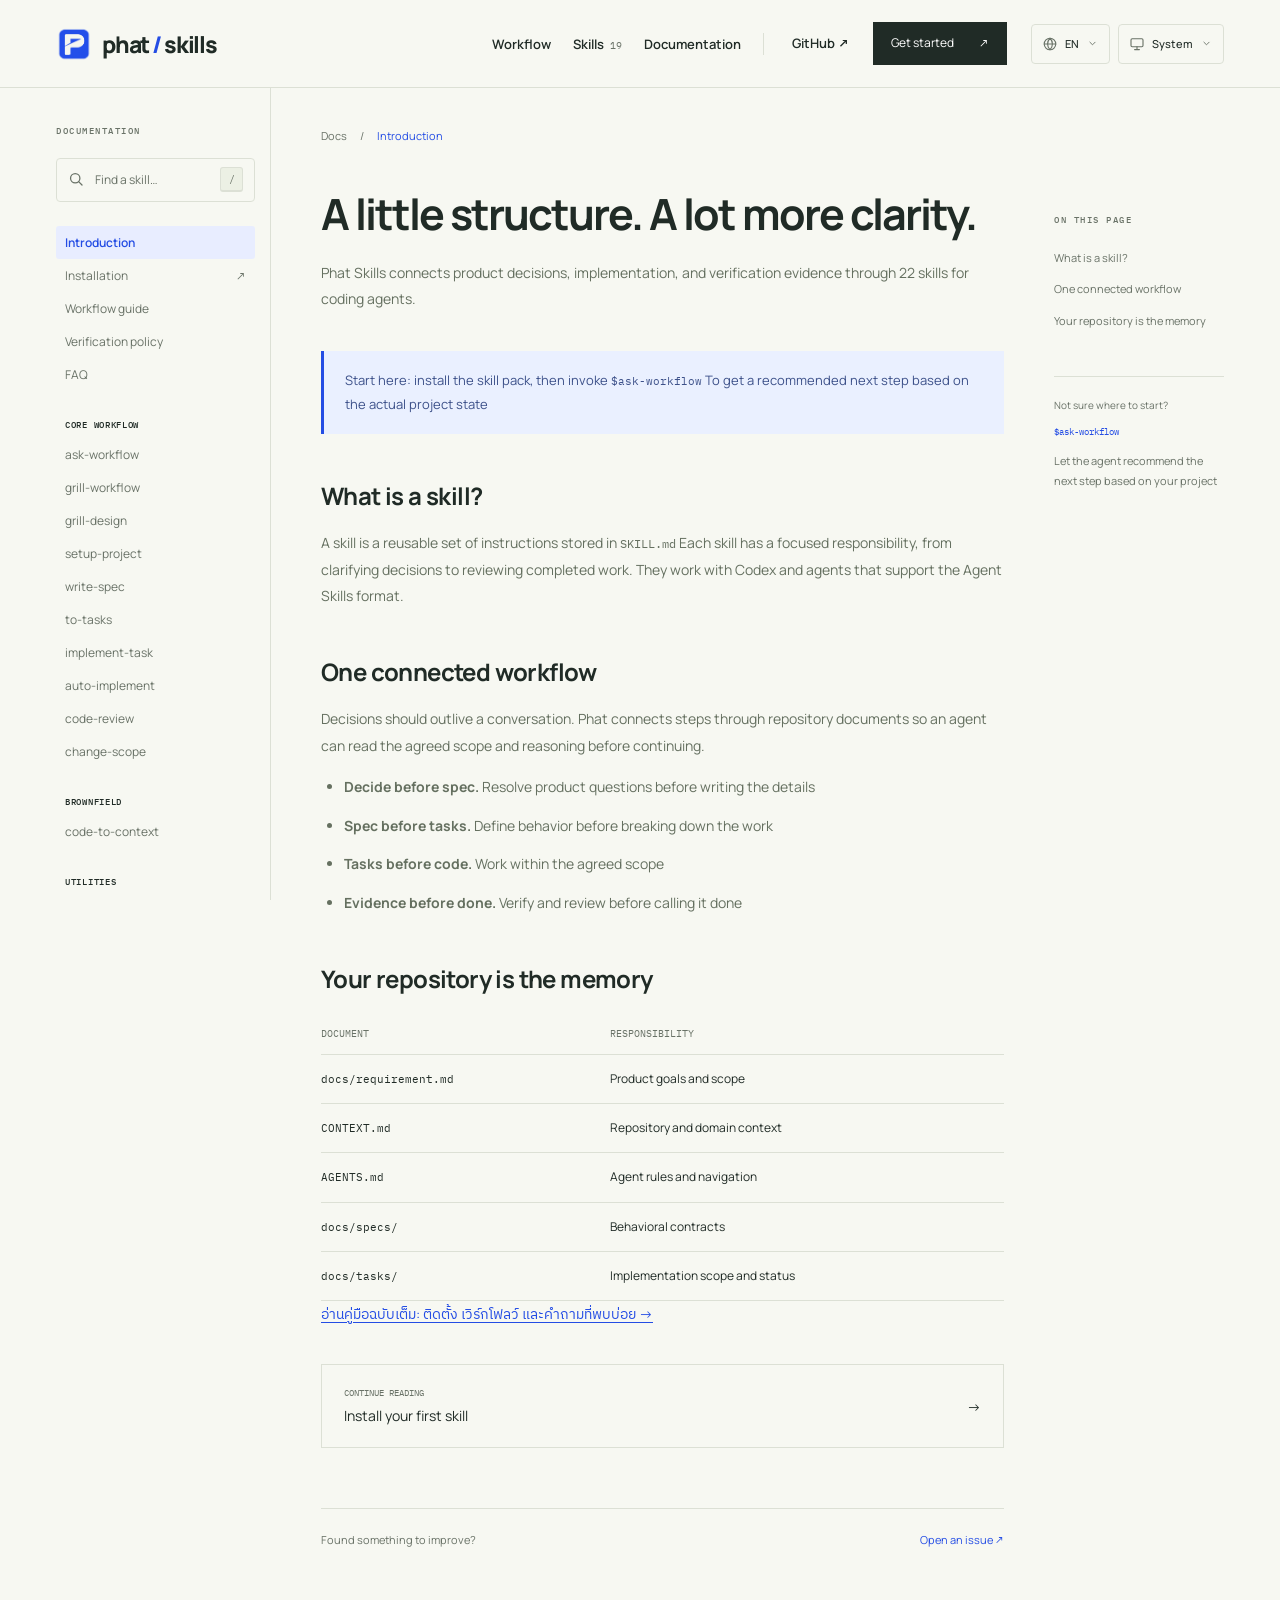
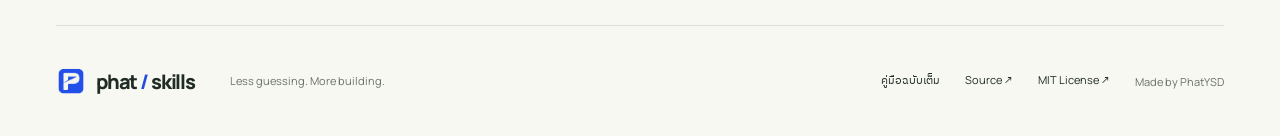
==== commit 0da6d8f4: "feat: Update Phat Skills to include 22 skills and add new assessment capabilities - Updated meta des" ====
--- a/docs.html
+++ b/docs.html
@@ -1,14 +1,14 @@
 <!doctype html>
 <html lang="th"><head><meta charset="utf-8"><meta name="viewport" content="width=device-width, initial-scale=1"><meta name="theme-color" content="#f7f8f2"><!-- seo-head:start -->
 <title>เอกสาร Phat Skills — ติดตั้งและใช้งาน Agent Skills</title>
-<meta name="description" content="คู่มือ Phat Skills สำหรับ coding agents: การติดตั้ง 19 skills เลือก workflow จัดทำ context และ spec พร้อมนโยบายทดสอบและ code review">
+<meta name="description" content="คู่มือ Phat Skills สำหรับ coding agents: การติดตั้ง 22 skills เลือก workflow จัดทำ context และ spec พร้อมนโยบายทดสอบและ code review">
 <link rel="canonical" href="https://phatysd.me/docs.html">
 <meta name="robots" content="index,follow,max-image-preview:large,max-snippet:-1,max-video-preview:-1">
 <meta name="author" content="PhatYSD">
 <meta property="og:type" content="website">
 <meta property="og:site_name" content="Phat Skills">
 <meta property="og:title" content="เอกสาร Phat Skills — ติดตั้งและใช้งาน Agent Skills">
-<meta property="og:description" content="คู่มือ Phat Skills สำหรับ coding agents: การติดตั้ง 19 skills เลือก workflow จัดทำ context และ spec พร้อมนโยบายทดสอบและ code review">
+<meta property="og:description" content="คู่มือ Phat Skills สำหรับ coding agents: การติดตั้ง 22 skills เลือก workflow จัดทำ context และ spec พร้อมนโยบายทดสอบและ code review">
 <meta property="og:url" content="https://phatysd.me/docs.html">
 <meta property="og:locale" content="th_TH">
 <meta property="og:locale:alternate" content="en_US">
@@ -16,9 +16,9 @@
 <meta property="og:image:alt" content="PhatYSD logo">
 <meta name="twitter:card" content="summary">
 <meta name="twitter:title" content="เอกสาร Phat Skills — ติดตั้งและใช้งาน Agent Skills">
-<meta name="twitter:description" content="คู่มือ Phat Skills สำหรับ coding agents: การติดตั้ง 19 skills เลือก workflow จัดทำ context และ spec พร้อมนโยบายทดสอบและ code review">
+<meta name="twitter:description" content="คู่มือ Phat Skills สำหรับ coding agents: การติดตั้ง 22 skills เลือก workflow จัดทำ context และ spec พร้อมนโยบายทดสอบและ code review">
 <meta name="twitter:image" content="https://phatysd.me/assets/brand/phatysd-icon.png">
-<script type="application/ld+json">{"@context":"https://schema.org","@graph":[{"@type":"Person","@id":"https://phatysd.me/#creator","name":"PhatYSD"},{"@type":"WebSite","@id":"https://phatysd.me/#website","url":"https://phatysd.me/","name":"Phat Skills","inLanguage":["th","en"],"creator":{"@id":"https://phatysd.me/#creator"}},{"@type":"WebPage","@id":"https://phatysd.me/docs.html#page","url":"https://phatysd.me/docs.html","name":"เอกสาร Phat Skills — ติดตั้งและใช้งาน Agent Skills","description":"คู่มือ Phat Skills สำหรับ coding agents: การติดตั้ง 19 skills เลือก workflow จัดทำ context และ spec พร้อมนโยบายทดสอบและ code review","inLanguage":["th","en"],"isPartOf":{"@id":"https://phatysd.me/#website"},"about":{"@id":"https://phatysd.me/#software"}},{"@type":"SoftwareSourceCode","@id":"https://phatysd.me/#software","name":"Phat Skills","description":"19 open-source skills for AI coding agents: product decisions, context, specifications, implementation, verification, and review.","codeRepository":"https://github.com/phatysddev/skills","url":"https://phatysd.me/","license":"https://github.com/phatysddev/skills/blob/main/LICENSE","author":{"@id":"https://phatysd.me/#creator"}}]}</script>
+<script type="application/ld+json">{"@context":"https://schema.org","@graph":[{"@type":"Person","@id":"https://phatysd.me/#creator","name":"PhatYSD"},{"@type":"WebSite","@id":"https://phatysd.me/#website","url":"https://phatysd.me/","name":"Phat Skills","inLanguage":["th","en"],"creator":{"@id":"https://phatysd.me/#creator"}},{"@type":"WebPage","@id":"https://phatysd.me/docs.html#page","url":"https://phatysd.me/docs.html","name":"เอกสาร Phat Skills — ติดตั้งและใช้งาน Agent Skills","description":"คู่มือ Phat Skills สำหรับ coding agents: การติดตั้ง 22 skills เลือก workflow จัดทำ context และ spec พร้อมนโยบายทดสอบและ code review","inLanguage":["th","en"],"isPartOf":{"@id":"https://phatysd.me/#website"},"about":{"@id":"https://phatysd.me/#software"}},{"@type":"SoftwareSourceCode","@id":"https://phatysd.me/#software","name":"Phat Skills","description":"22 open-source skills for AI coding agents: product decisions, context, specifications, implementation, verification, and review.","codeRepository":"https://github.com/phatysddev/skills","url":"https://phatysd.me/","license":"https://github.com/phatysddev/skills/blob/main/LICENSE","author":{"@id":"https://phatysd.me/#creator"}}]}</script>
 <!-- seo-head:end --><link rel="icon" href="assets/brand/phatysd-icon.png" type="image/png"><script src="preferences.js"></script><link rel="stylesheet" href="styles.css"><script src="catalog.js" defer></script><script src="translations.js" defer></script><script src="i18n.js" defer></script><script src="controls.js" defer></script><script src="script.js" defer></script></head><body class="docs-page"><a class="skip-link" href="#main">ข้ามไปเนื้อหา</a><header class="header"><a class="brand" href="index.html" aria-label="Phat Skills home"><img src="assets/brand/phatysd-icon.png" width="36" height="36" alt="" decoding="async">phat<span>/</span>skills</a><nav id="navigation" aria-label="Main navigation"><a href="index.html#workflow">Workflow</a><a href="index.html#skills">Skills <small>19</small></a><a href="docs.html">Documentation</a><a class="source-link" href="https://github.com/phatysddev/skills">GitHub ↗</a></nav><a class="nav-cta" href="docs.html#installation">Get started <span>↗</span></a><div class="preferences" aria-label="Display preferences"><div class="language-control"><span class="sr-only" id="language-label">Language</span><select id="language-select" aria-label="Language"><option value="th">ไทย</option><option value="en">EN</option></select></div><div class="theme-control"><span class="sr-only" id="theme-label">Theme</span><select id="theme-select" aria-label="Theme"><option value="system">System</option><option value="light">Light</option><option value="dark">Dark</option></select></div></div><button class="menu-button" aria-expanded="false" aria-controls="navigation" aria-label="เปิดเมนู">☰</button></header><div class="docs-layout wrap"><aside class="docs-sidebar"><p class="eyebrow">DOCUMENTATION</p><div class="search-field"><svg class="search-icon" viewBox="0 0 20 20" fill="none" aria-hidden="true"><circle cx="8.5" cy="8.5" r="5.5"></circle><path d="m12.5 12.5 4 4"></path></svg><input id="docs-search" type="search" placeholder="Find a skill…" aria-label="ค้นหา skill ในเอกสาร"><kbd aria-hidden="true">/</kbd></div><nav aria-label="Documentation"><a href="#introduction">Introduction</a><a href="#installation">Installation <span>↗</span></a><a href="#workflow">Workflow guide</a><a href="#verification">Verification policy</a><a href="#faq">FAQ</a><div id="docs-skill-nav"></div></nav></aside><main id="main" class="docs-content"><div class="docs-breadcrumb">Docs <span>/</span> <span id="breadcrumb-label">Introduction</span></div><article id="doc-article"><!-- static-introduction:start -->
-<h1 tabindex="-1">A little structure. A lot more clarity.</h1><p class="doc-lead">Phat Skills คือชุด 19 skills สำหรับ coding agents ที่เชื่อมการตัดสินใจเรื่องโปรดักต์เข้ากับการเขียนโค้ดและหลักฐานการตรวจสอบ</p><div class="doc-callout"><p>เริ่มตรงนี้ได้เลย: ติดตั้ง skill pack แล้วเรียก <code>$ask-workflow</code> เพื่อให้ agent แนะนำขั้นตอนถัดไปจากสถานะจริงของโปรเจกต์</p></div><h2 id="what-is-a-skill">What is a skill?</h2><p>Skill คือชุดคำแนะนำที่นำกลับมาใช้ซ้ำได้ เก็บในไฟล์ <code>SKILL.md</code> แต่ละตัวมีหน้าที่ชัดเจน ตั้งแต่ตั้งคำถามก่อนพัฒนา ไปจนถึง review งานที่ทำเสร็จ เหมาะกับ Codex และ agents ที่รองรับ Agent Skills format</p><h2 id="why-phat">One connected workflow</h2><p>การตัดสินใจไม่ควรหายไปเมื่อจบบทสนทนา Phat ใช้เอกสารใน repository เป็นจุดเชื่อมระหว่างแต่ละขั้นตอน เพื่อให้ agent อ่านขอบเขตและเหตุผลเดิมก่อนทำงานต่อ</p><ul><li><strong>Decide before spec.</strong> คลี่คลายข้อสงสัยเรื่องโปรดักต์ก่อนลงรายละเอียด</li><li><strong>Spec before tasks.</strong> นิยามพฤติกรรมก่อนแยกงาน</li><li><strong>Tasks before code.</strong> ทำงานในขอบเขตที่ตกลงไว้</li><li><strong>Evidence before done.</strong> ตรวจและ review ก่อนสรุปว่างานเสร็จ</li></ul><h2 id="source-of-truth">Your repository is the memory</h2><table><thead><tr><th>Document</th><th>Responsibility</th></tr></thead><tbody><tr><td><code>docs/requirement.md</code></td><td>เป้าหมายและขอบเขตโปรดักต์</td></tr><tr><td><code>CONTEXT.md</code></td><td>บริบท repository และ domain</td></tr><tr><td><code>AGENTS.md</code></td><td>กติกาและทางเดินของ agent</td></tr><tr><td><code>docs/specs/</code></td><td>Behavioral contracts</td></tr><tr><td><code>docs/tasks/</code></td><td>Implementation scope และสถานะ</td></tr></tbody></table><p><a href="guide.html">อ่านคู่มือฉบับเต็ม: ติดตั้ง เวิร์กโฟลว์ และคำถามที่พบบ่อย →</a></p><a class="doc-next" href="#installation"><div><small>Continue reading</small>Install your first skill</div><span>→</span></a><p><a href="guide.html">อ่านคู่มือฉบับเต็ม: ติดตั้ง เวิร์กโฟลว์ และคำถามที่พบบ่อย →</a></p>
+<h1 tabindex="-1">A little structure. A lot more clarity.</h1><p class="doc-lead">Phat Skills คือชุด 22 skills สำหรับ coding agents ที่เชื่อมการตัดสินใจเรื่องโปรดักต์เข้ากับการเขียนโค้ดและหลักฐานการตรวจสอบ</p><div class="doc-callout"><p>เริ่มตรงนี้ได้เลย: ติดตั้ง skill pack แล้วเรียก <code>$ask-workflow</code> เพื่อให้ agent แนะนำขั้นตอนถัดไปจากสถานะจริงของโปรเจกต์</p></div><h2 id="what-is-a-skill">What is a skill?</h2><p>Skill คือชุดคำแนะนำที่นำกลับมาใช้ซ้ำได้ เก็บในไฟล์ <code>SKILL.md</code> แต่ละตัวมีหน้าที่ชัดเจน ตั้งแต่ตั้งคำถามก่อนพัฒนา ไปจนถึง review งานที่ทำเสร็จ เหมาะกับ Codex และ agents ที่รองรับ Agent Skills format</p><h2 id="why-phat">One connected workflow</h2><p>การตัดสินใจไม่ควรหายไปเมื่อจบบทสนทนา Phat ใช้เอกสารใน repository เป็นจุดเชื่อมระหว่างแต่ละขั้นตอน เพื่อให้ agent อ่านขอบเขตและเหตุผลเดิมก่อนทำงานต่อ</p><ul><li><strong>Decide before spec.</strong> คลี่คลายข้อสงสัยเรื่องโปรดักต์ก่อนลงรายละเอียด</li><li><strong>Spec before tasks.</strong> นิยามพฤติกรรมก่อนแยกงาน</li><li><strong>Tasks before code.</strong> ทำงานในขอบเขตที่ตกลงไว้</li><li><strong>Evidence before done.</strong> ตรวจและ review ก่อนสรุปว่างานเสร็จ</li></ul><h2 id="source-of-truth">Your repository is the memory</h2><table><thead><tr><th>Document</th><th>Responsibility</th></tr></thead><tbody><tr><td><code>docs/requirement.md</code></td><td>เป้าหมายและขอบเขตโปรดักต์</td></tr><tr><td><code>CONTEXT.md</code></td><td>บริบท repository และ domain</td></tr><tr><td><code>AGENTS.md</code></td><td>กติกาและทางเดินของ agent</td></tr><tr><td><code>docs/specs/</code></td><td>Behavioral contracts</td></tr><tr><td><code>docs/tasks/</code></td><td>Implementation scope และสถานะ</td></tr></tbody></table><p><a href="guide.html">อ่านคู่มือฉบับเต็ม: ติดตั้ง เวิร์กโฟลว์ และคำถามที่พบบ่อย →</a></p><a class="doc-next" href="#installation"><div><small>Continue reading</small>Install your first skill</div><span>→</span></a><p><a href="guide.html">อ่านคู่มือฉบับเต็ม: ติดตั้ง เวิร์กโฟลว์ และคำถามที่พบบ่อย →</a></p>
 <!-- static-introduction:end --></article><noscript><h1>Phat Skills documentation</h1><p>เอกสารแบบ interactive ต้องใช้ JavaScript <a href="https://github.com/phatysddev/skills/blob/main/README.md">อ่าน README ฉบับเต็ม</a></p></noscript><div class="docs-bottom"><span>Found something to improve?</span><a href="https://github.com/phatysddev/skills/issues">Open an issue ↗</a></div></main><aside class="docs-toc"><p class="eyebrow">ON THIS PAGE</p><nav id="on-this-page" aria-label="On this page"></nav><div class="docs-help"><span>Not sure where to start?</span><code>$ask-workflow</code><p>ให้ agent แนะนำขั้นตอนถัดไปจากสถานะโปรเจกต์</p></div></aside></div><footer class="footer wrap"><a class="brand" href="index.html"><img src="assets/brand/phatysd-icon.png" width="30" height="30" alt="" decoding="async">phat<span>/</span>skills</a><p>Less guessing. More building.</p><a href="guide.html">คู่มือฉบับเต็ม</a><a href="https://github.com/phatysddev/skills">Source ↗</a><a href="https://github.com/phatysddev/skills/blob/main/LICENSE">MIT License ↗</a><span>Made by PhatYSD</span></footer><div class="toast" role="status" aria-live="polite"></div></body></html>
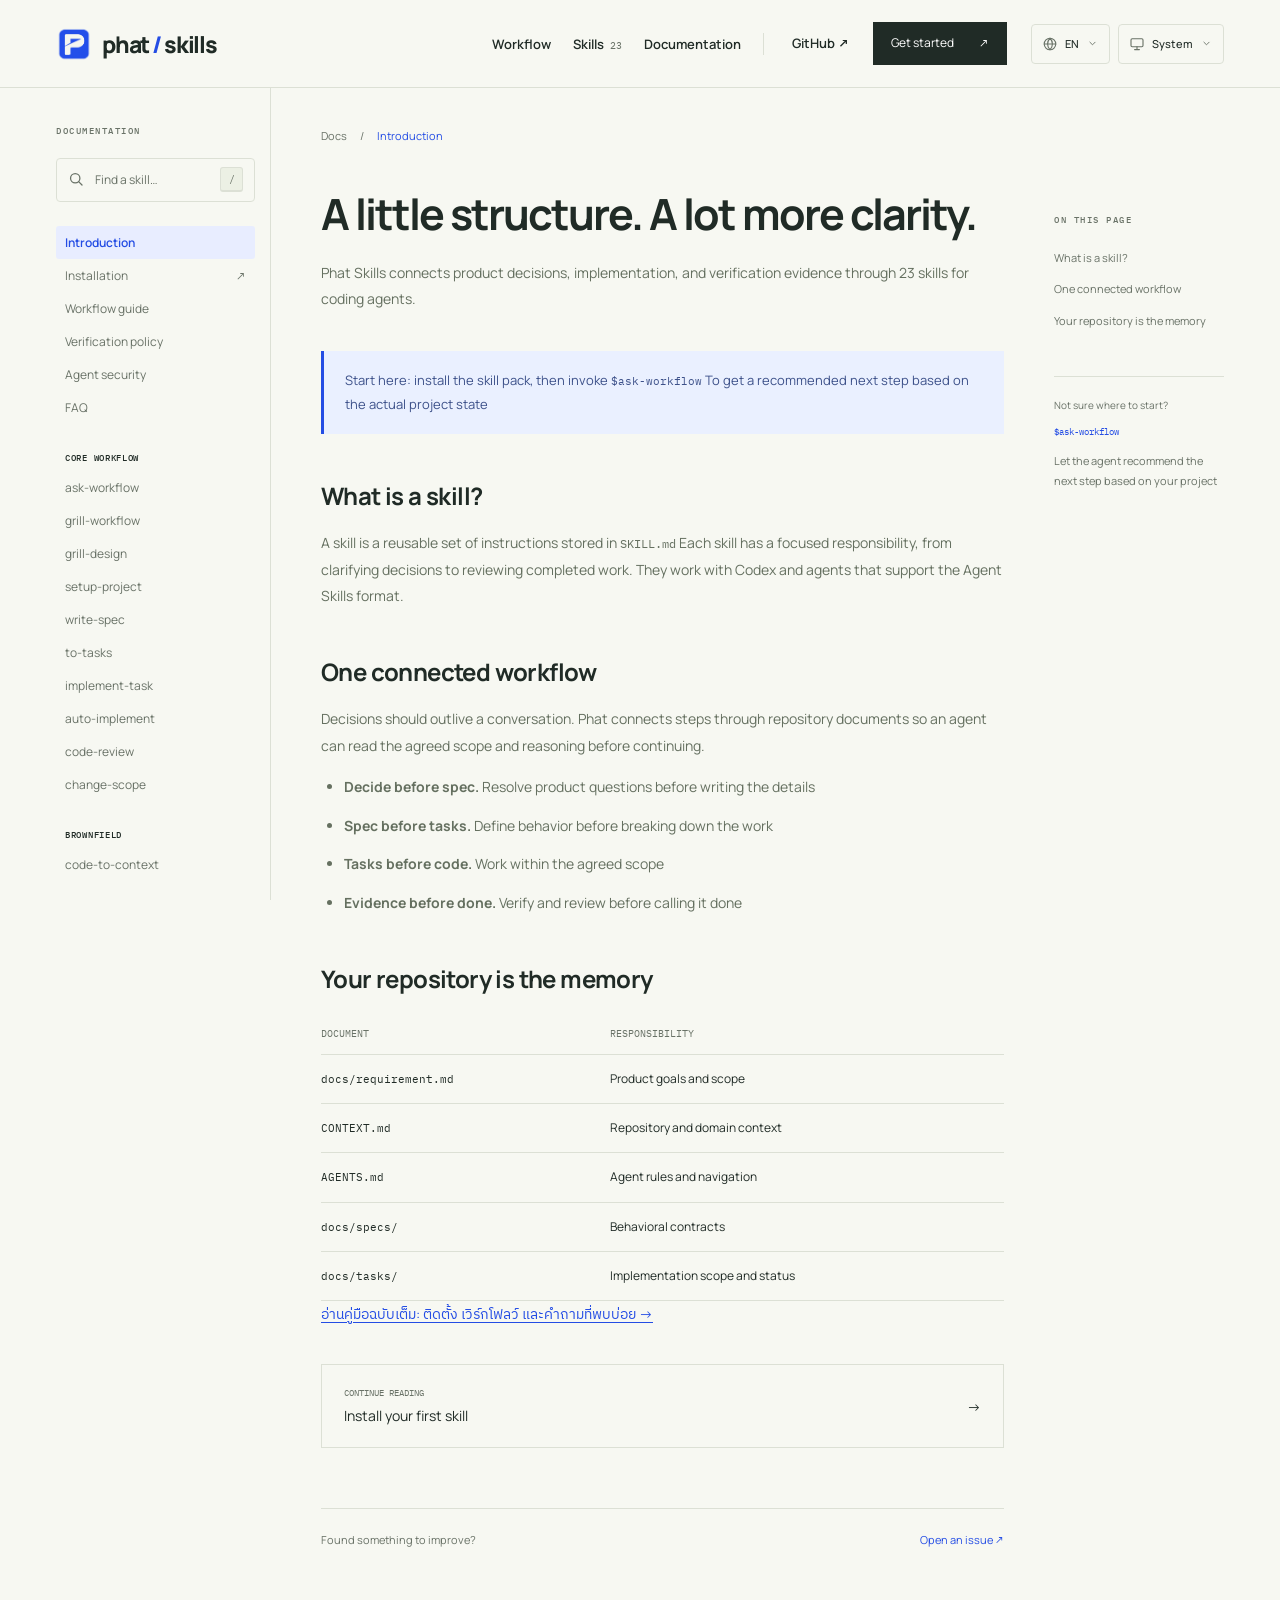
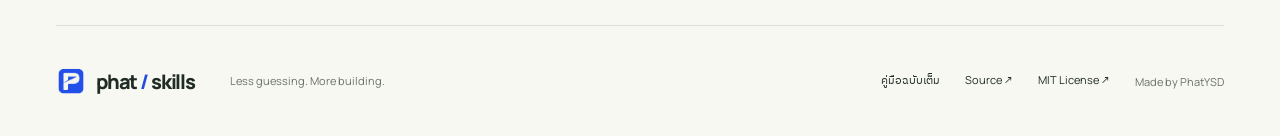
==== commit 11b3eeaf: "feat: Update Phat Skills to include 23 agent skills and enhance security measures - Updated meta des" ====
--- a/docs.html
+++ b/docs.html
@@ -1,14 +1,14 @@
 <!doctype html>
 <html lang="th"><head><meta charset="utf-8"><meta name="viewport" content="width=device-width, initial-scale=1"><meta name="theme-color" content="#f7f8f2"><!-- seo-head:start -->
 <title>เอกสาร Phat Skills — ติดตั้งและใช้งาน Agent Skills</title>
-<meta name="description" content="คู่มือ Phat Skills สำหรับ coding agents: การติดตั้ง 22 skills เลือก workflow จัดทำ context และ spec พร้อมนโยบายทดสอบและ code review">
+<meta name="description" content="คู่มือ Phat Skills สำหรับ coding agents: การติดตั้ง 23 skills เลือก workflow จัดทำ context และ spec พร้อมนโยบายทดสอบและ code review">
 <link rel="canonical" href="https://phatysd.me/docs.html">
 <meta name="robots" content="index,follow,max-image-preview:large,max-snippet:-1,max-video-preview:-1">
 <meta name="author" content="PhatYSD">
 <meta property="og:type" content="website">
 <meta property="og:site_name" content="Phat Skills">
 <meta property="og:title" content="เอกสาร Phat Skills — ติดตั้งและใช้งาน Agent Skills">
-<meta property="og:description" content="คู่มือ Phat Skills สำหรับ coding agents: การติดตั้ง 22 skills เลือก workflow จัดทำ context และ spec พร้อมนโยบายทดสอบและ code review">
+<meta property="og:description" content="คู่มือ Phat Skills สำหรับ coding agents: การติดตั้ง 23 skills เลือก workflow จัดทำ context และ spec พร้อมนโยบายทดสอบและ code review">
 <meta property="og:url" content="https://phatysd.me/docs.html">
 <meta property="og:locale" content="th_TH">
 <meta property="og:locale:alternate" content="en_US">
@@ -16,9 +16,9 @@
 <meta property="og:image:alt" content="PhatYSD logo">
 <meta name="twitter:card" content="summary">
 <meta name="twitter:title" content="เอกสาร Phat Skills — ติดตั้งและใช้งาน Agent Skills">
-<meta name="twitter:description" content="คู่มือ Phat Skills สำหรับ coding agents: การติดตั้ง 22 skills เลือก workflow จัดทำ context และ spec พร้อมนโยบายทดสอบและ code review">
+<meta name="twitter:description" content="คู่มือ Phat Skills สำหรับ coding agents: การติดตั้ง 23 skills เลือก workflow จัดทำ context และ spec พร้อมนโยบายทดสอบและ code review">
 <meta name="twitter:image" content="https://phatysd.me/assets/brand/phatysd-icon.png">
-<script type="application/ld+json">{"@context":"https://schema.org","@graph":[{"@type":"Person","@id":"https://phatysd.me/#creator","name":"PhatYSD"},{"@type":"WebSite","@id":"https://phatysd.me/#website","url":"https://phatysd.me/","name":"Phat Skills","inLanguage":["th","en"],"creator":{"@id":"https://phatysd.me/#creator"}},{"@type":"WebPage","@id":"https://phatysd.me/docs.html#page","url":"https://phatysd.me/docs.html","name":"เอกสาร Phat Skills — ติดตั้งและใช้งาน Agent Skills","description":"คู่มือ Phat Skills สำหรับ coding agents: การติดตั้ง 22 skills เลือก workflow จัดทำ context และ spec พร้อมนโยบายทดสอบและ code review","inLanguage":["th","en"],"isPartOf":{"@id":"https://phatysd.me/#website"},"about":{"@id":"https://phatysd.me/#software"}},{"@type":"SoftwareSourceCode","@id":"https://phatysd.me/#software","name":"Phat Skills","description":"22 open-source skills for AI coding agents: product decisions, context, specifications, implementation, verification, and review.","codeRepository":"https://github.com/phatysddev/skills","url":"https://phatysd.me/","license":"https://github.com/phatysddev/skills/blob/main/LICENSE","author":{"@id":"https://phatysd.me/#creator"}}]}</script>
-<!-- seo-head:end --><link rel="icon" href="assets/brand/phatysd-icon.png" type="image/png"><script src="preferences.js"></script><link rel="stylesheet" href="styles.css"><script src="catalog.js" defer></script><script src="translations.js" defer></script><script src="i18n.js" defer></script><script src="controls.js" defer></script><script src="script.js" defer></script></head><body class="docs-page"><a class="skip-link" href="#main">ข้ามไปเนื้อหา</a><header class="header"><a class="brand" href="index.html" aria-label="Phat Skills home"><img src="assets/brand/phatysd-icon.png" width="36" height="36" alt="" decoding="async">phat<span>/</span>skills</a><nav id="navigation" aria-label="Main navigation"><a href="index.html#workflow">Workflow</a><a href="index.html#skills">Skills <small>19</small></a><a href="docs.html">Documentation</a><a class="source-link" href="https://github.com/phatysddev/skills">GitHub ↗</a></nav><a class="nav-cta" href="docs.html#installation">Get started <span>↗</span></a><div class="preferences" aria-label="Display preferences"><div class="language-control"><span class="sr-only" id="language-label">Language</span><select id="language-select" aria-label="Language"><option value="th">ไทย</option><option value="en">EN</option></select></div><div class="theme-control"><span class="sr-only" id="theme-label">Theme</span><select id="theme-select" aria-label="Theme"><option value="system">System</option><option value="light">Light</option><option value="dark">Dark</option></select></div></div><button class="menu-button" aria-expanded="false" aria-controls="navigation" aria-label="เปิดเมนู">☰</button></header><div class="docs-layout wrap"><aside class="docs-sidebar"><p class="eyebrow">DOCUMENTATION</p><div class="search-field"><svg class="search-icon" viewBox="0 0 20 20" fill="none" aria-hidden="true"><circle cx="8.5" cy="8.5" r="5.5"></circle><path d="m12.5 12.5 4 4"></path></svg><input id="docs-search" type="search" placeholder="Find a skill…" aria-label="ค้นหา skill ในเอกสาร"><kbd aria-hidden="true">/</kbd></div><nav aria-label="Documentation"><a href="#introduction">Introduction</a><a href="#installation">Installation <span>↗</span></a><a href="#workflow">Workflow guide</a><a href="#verification">Verification policy</a><a href="#faq">FAQ</a><div id="docs-skill-nav"></div></nav></aside><main id="main" class="docs-content"><div class="docs-breadcrumb">Docs <span>/</span> <span id="breadcrumb-label">Introduction</span></div><article id="doc-article"><!-- static-introduction:start -->
-<h1 tabindex="-1">A little structure. A lot more clarity.</h1><p class="doc-lead">Phat Skills คือชุด 22 skills สำหรับ coding agents ที่เชื่อมการตัดสินใจเรื่องโปรดักต์เข้ากับการเขียนโค้ดและหลักฐานการตรวจสอบ</p><div class="doc-callout"><p>เริ่มตรงนี้ได้เลย: ติดตั้ง skill pack แล้วเรียก <code>$ask-workflow</code> เพื่อให้ agent แนะนำขั้นตอนถัดไปจากสถานะจริงของโปรเจกต์</p></div><h2 id="what-is-a-skill">What is a skill?</h2><p>Skill คือชุดคำแนะนำที่นำกลับมาใช้ซ้ำได้ เก็บในไฟล์ <code>SKILL.md</code> แต่ละตัวมีหน้าที่ชัดเจน ตั้งแต่ตั้งคำถามก่อนพัฒนา ไปจนถึง review งานที่ทำเสร็จ เหมาะกับ Codex และ agents ที่รองรับ Agent Skills format</p><h2 id="why-phat">One connected workflow</h2><p>การตัดสินใจไม่ควรหายไปเมื่อจบบทสนทนา Phat ใช้เอกสารใน repository เป็นจุดเชื่อมระหว่างแต่ละขั้นตอน เพื่อให้ agent อ่านขอบเขตและเหตุผลเดิมก่อนทำงานต่อ</p><ul><li><strong>Decide before spec.</strong> คลี่คลายข้อสงสัยเรื่องโปรดักต์ก่อนลงรายละเอียด</li><li><strong>Spec before tasks.</strong> นิยามพฤติกรรมก่อนแยกงาน</li><li><strong>Tasks before code.</strong> ทำงานในขอบเขตที่ตกลงไว้</li><li><strong>Evidence before done.</strong> ตรวจและ review ก่อนสรุปว่างานเสร็จ</li></ul><h2 id="source-of-truth">Your repository is the memory</h2><table><thead><tr><th>Document</th><th>Responsibility</th></tr></thead><tbody><tr><td><code>docs/requirement.md</code></td><td>เป้าหมายและขอบเขตโปรดักต์</td></tr><tr><td><code>CONTEXT.md</code></td><td>บริบท repository และ domain</td></tr><tr><td><code>AGENTS.md</code></td><td>กติกาและทางเดินของ agent</td></tr><tr><td><code>docs/specs/</code></td><td>Behavioral contracts</td></tr><tr><td><code>docs/tasks/</code></td><td>Implementation scope และสถานะ</td></tr></tbody></table><p><a href="guide.html">อ่านคู่มือฉบับเต็ม: ติดตั้ง เวิร์กโฟลว์ และคำถามที่พบบ่อย →</a></p><a class="doc-next" href="#installation"><div><small>Continue reading</small>Install your first skill</div><span>→</span></a><p><a href="guide.html">อ่านคู่มือฉบับเต็ม: ติดตั้ง เวิร์กโฟลว์ และคำถามที่พบบ่อย →</a></p>
+<script type="application/ld+json">{"@context":"https://schema.org","@graph":[{"@type":"Person","@id":"https://phatysd.me/#creator","name":"PhatYSD"},{"@type":"WebSite","@id":"https://phatysd.me/#website","url":"https://phatysd.me/","name":"Phat Skills","inLanguage":["th","en"],"creator":{"@id":"https://phatysd.me/#creator"}},{"@type":"WebPage","@id":"https://phatysd.me/docs.html#page","url":"https://phatysd.me/docs.html","name":"เอกสาร Phat Skills — ติดตั้งและใช้งาน Agent Skills","description":"คู่มือ Phat Skills สำหรับ coding agents: การติดตั้ง 23 skills เลือก workflow จัดทำ context และ spec พร้อมนโยบายทดสอบและ code review","inLanguage":["th","en"],"isPartOf":{"@id":"https://phatysd.me/#website"},"about":{"@id":"https://phatysd.me/#software"}},{"@type":"SoftwareSourceCode","@id":"https://phatysd.me/#software","name":"Phat Skills","description":"23 open-source skills for AI coding agents: product decisions, context, specifications, implementation, verification, and review.","codeRepository":"https://github.com/phatysddev/skills","url":"https://phatysd.me/","license":"https://github.com/phatysddev/skills/blob/main/LICENSE","author":{"@id":"https://phatysd.me/#creator"}}]}</script>
+<!-- seo-head:end --><link rel="icon" href="assets/brand/phatysd-icon.png" type="image/png"><script src="preferences.js"></script><link rel="stylesheet" href="styles.css"><script src="catalog.js" defer></script><script src="translations.js" defer></script><script src="i18n.js" defer></script><script src="controls.js" defer></script><script src="script.js" defer></script></head><body class="docs-page"><a class="skip-link" href="#main">ข้ามไปเนื้อหา</a><header class="header"><a class="brand" href="index.html" aria-label="Phat Skills home"><img src="assets/brand/phatysd-icon.png" width="36" height="36" alt="" decoding="async">phat<span>/</span>skills</a><nav id="navigation" aria-label="Main navigation"><a href="index.html#workflow">Workflow</a><a href="index.html#skills">Skills <small>23</small></a><a href="docs.html">Documentation</a><a class="source-link" href="https://github.com/phatysddev/skills">GitHub ↗</a></nav><a class="nav-cta" href="docs.html#installation">Get started <span>↗</span></a><div class="preferences" aria-label="Display preferences"><div class="language-control"><span class="sr-only" id="language-label">Language</span><select id="language-select" aria-label="Language"><option value="th">ไทย</option><option value="en">EN</option></select></div><div class="theme-control"><span class="sr-only" id="theme-label">Theme</span><select id="theme-select" aria-label="Theme"><option value="system">System</option><option value="light">Light</option><option value="dark">Dark</option></select></div></div><button class="menu-button" aria-expanded="false" aria-controls="navigation" aria-label="เปิดเมนู">☰</button></header><div class="docs-layout wrap"><aside class="docs-sidebar"><p class="eyebrow">DOCUMENTATION</p><div class="search-field"><svg class="search-icon" viewBox="0 0 20 20" fill="none" aria-hidden="true"><circle cx="8.5" cy="8.5" r="5.5"></circle><path d="m12.5 12.5 4 4"></path></svg><input id="docs-search" type="search" placeholder="Find a skill…" aria-label="ค้นหา skill ในเอกสาร"><kbd aria-hidden="true">/</kbd></div><nav aria-label="Documentation"><a href="#introduction">Introduction</a><a href="#installation">Installation <span>↗</span></a><a href="#workflow">Workflow guide</a><a href="#verification">Verification policy</a><a href="#security">Agent security</a><a href="#faq">FAQ</a><div id="docs-skill-nav"></div></nav></aside><main id="main" class="docs-content"><div class="docs-breadcrumb">Docs <span>/</span> <span id="breadcrumb-label">Introduction</span></div><article id="doc-article"><!-- static-introduction:start -->
+<h1 tabindex="-1">A little structure. A lot more clarity.</h1><p class="doc-lead">Phat Skills คือชุด 23 skills สำหรับ coding agents ที่เชื่อมการตัดสินใจเรื่องโปรดักต์เข้ากับการเขียนโค้ดและหลักฐานการตรวจสอบ</p><div class="doc-callout"><p>เริ่มตรงนี้ได้เลย: ติดตั้ง skill pack แล้วเรียก <code>$ask-workflow</code> เพื่อให้ agent แนะนำขั้นตอนถัดไปจากสถานะจริงของโปรเจกต์</p></div><h2 id="what-is-a-skill">What is a skill?</h2><p>Skill คือชุดคำแนะนำที่นำกลับมาใช้ซ้ำได้ เก็บในไฟล์ <code>SKILL.md</code> แต่ละตัวมีหน้าที่ชัดเจน ตั้งแต่ตั้งคำถามก่อนพัฒนา ไปจนถึง review งานที่ทำเสร็จ เหมาะกับ Codex และ agents ที่รองรับ Agent Skills format</p><h2 id="why-phat">One connected workflow</h2><p>การตัดสินใจไม่ควรหายไปเมื่อจบบทสนทนา Phat ใช้เอกสารใน repository เป็นจุดเชื่อมระหว่างแต่ละขั้นตอน เพื่อให้ agent อ่านขอบเขตและเหตุผลเดิมก่อนทำงานต่อ</p><ul><li><strong>Decide before spec.</strong> คลี่คลายข้อสงสัยเรื่องโปรดักต์ก่อนลงรายละเอียด</li><li><strong>Spec before tasks.</strong> นิยามพฤติกรรมก่อนแยกงาน</li><li><strong>Tasks before code.</strong> ทำงานในขอบเขตที่ตกลงไว้</li><li><strong>Evidence before done.</strong> ตรวจและ review ก่อนสรุปว่างานเสร็จ</li></ul><h2 id="source-of-truth">Your repository is the memory</h2><table><thead><tr><th>Document</th><th>Responsibility</th></tr></thead><tbody><tr><td><code>docs/requirement.md</code></td><td>เป้าหมายและขอบเขตโปรดักต์</td></tr><tr><td><code>CONTEXT.md</code></td><td>บริบท repository และ domain</td></tr><tr><td><code>AGENTS.md</code></td><td>กติกาและทางเดินของ agent</td></tr><tr><td><code>docs/specs/</code></td><td>Behavioral contracts</td></tr><tr><td><code>docs/tasks/</code></td><td>Implementation scope และสถานะ</td></tr></tbody></table><p><a href="guide.html">อ่านคู่มือฉบับเต็ม: ติดตั้ง เวิร์กโฟลว์ และคำถามที่พบบ่อย →</a></p><a class="doc-next" href="#installation"><div><small>Continue reading</small>Install your first skill</div><span>→</span></a><p><a href="guide.html">อ่านคู่มือฉบับเต็ม: ติดตั้ง เวิร์กโฟลว์ และคำถามที่พบบ่อย →</a></p>
 <!-- static-introduction:end --></article><noscript><h1>Phat Skills documentation</h1><p>เอกสารแบบ interactive ต้องใช้ JavaScript <a href="https://github.com/phatysddev/skills/blob/main/README.md">อ่าน README ฉบับเต็ม</a></p></noscript><div class="docs-bottom"><span>Found something to improve?</span><a href="https://github.com/phatysddev/skills/issues">Open an issue ↗</a></div></main><aside class="docs-toc"><p class="eyebrow">ON THIS PAGE</p><nav id="on-this-page" aria-label="On this page"></nav><div class="docs-help"><span>Not sure where to start?</span><code>$ask-workflow</code><p>ให้ agent แนะนำขั้นตอนถัดไปจากสถานะโปรเจกต์</p></div></aside></div><footer class="footer wrap"><a class="brand" href="index.html"><img src="assets/brand/phatysd-icon.png" width="30" height="30" alt="" decoding="async">phat<span>/</span>skills</a><p>Less guessing. More building.</p><a href="guide.html">คู่มือฉบับเต็ม</a><a href="https://github.com/phatysddev/skills">Source ↗</a><a href="https://github.com/phatysddev/skills/blob/main/LICENSE">MIT License ↗</a><span>Made by PhatYSD</span></footer><div class="toast" role="status" aria-live="polite"></div></body></html>
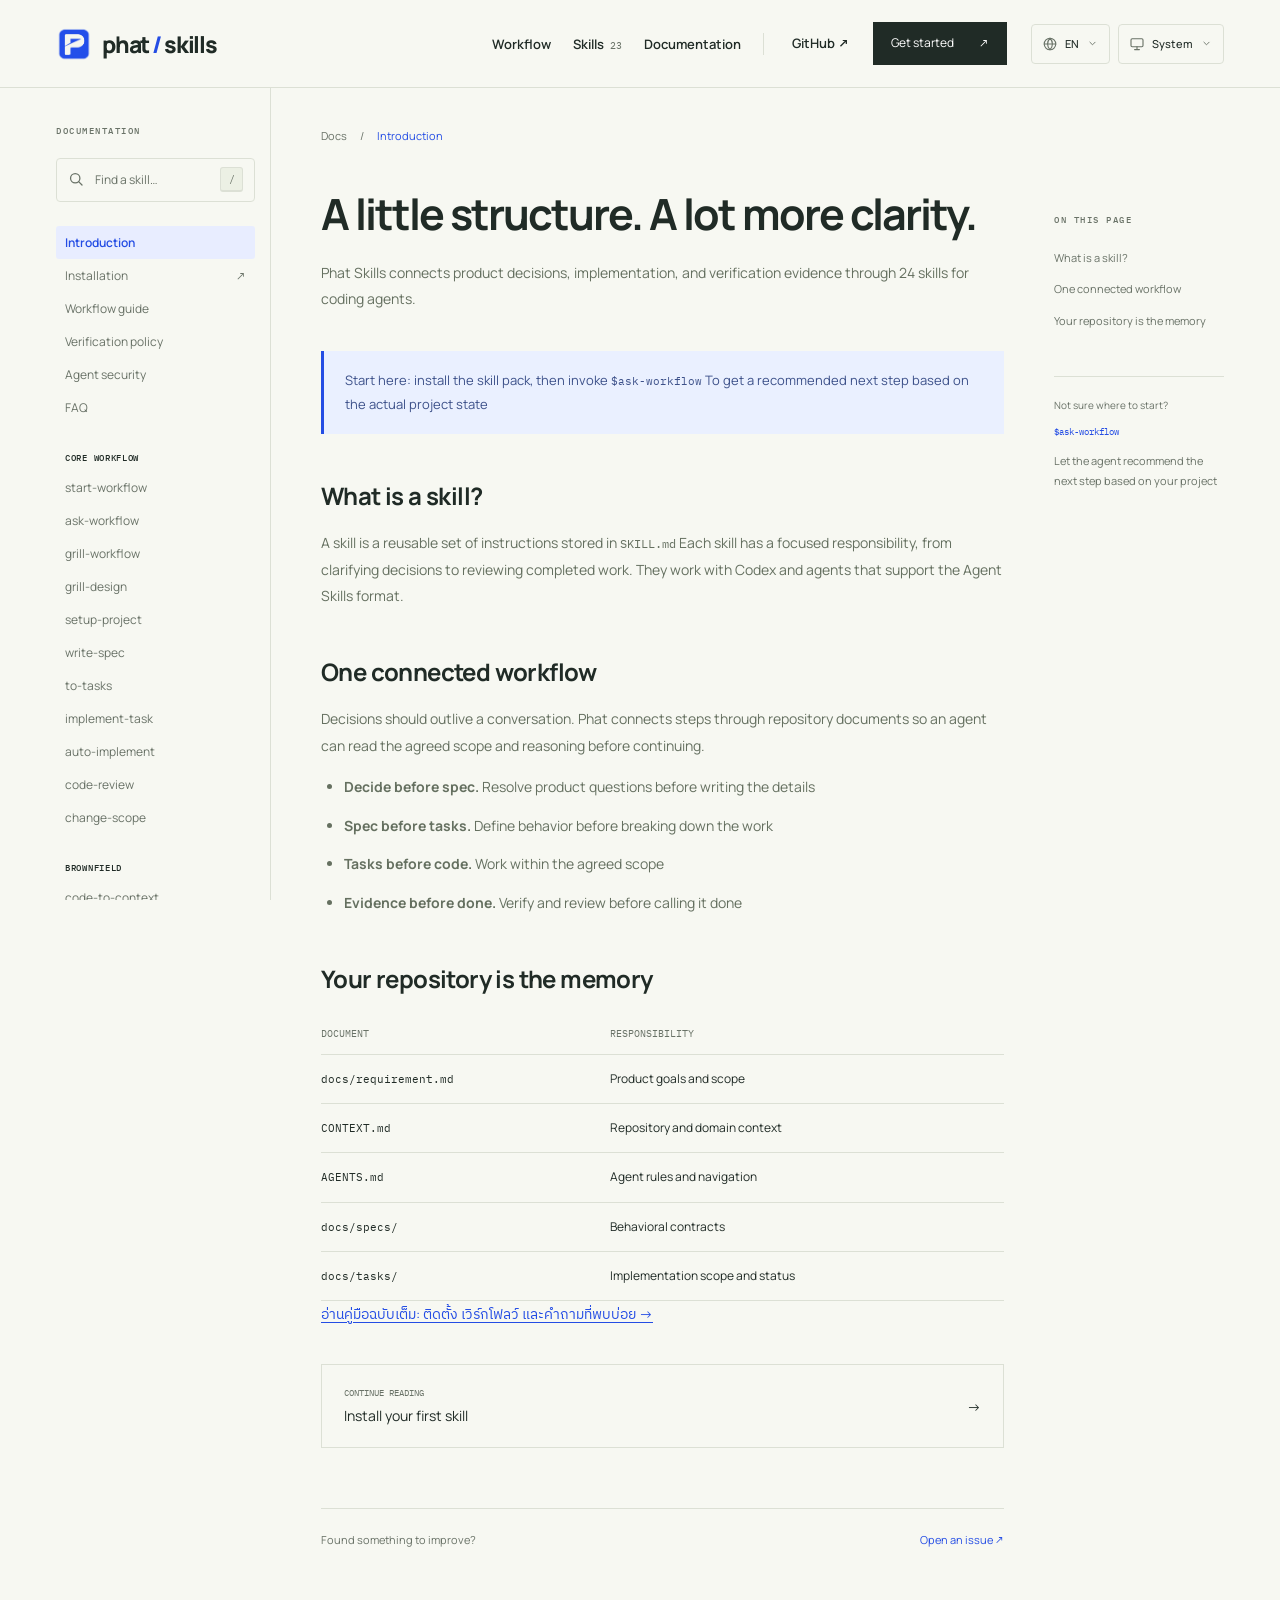
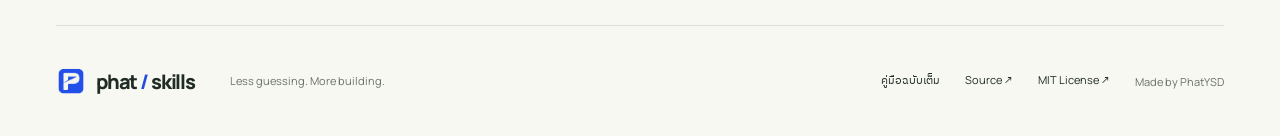
==== commit 0cfaa77a: "feat: introduce web-first workflow v2 with durable event handling - Added `start-workflow` script fo" ====
--- a/docs.html
+++ b/docs.html
@@ -1,14 +1,14 @@
 <!doctype html>
 <html lang="th"><head><meta charset="utf-8"><meta name="viewport" content="width=device-width, initial-scale=1"><meta name="theme-color" content="#f7f8f2"><!-- seo-head:start -->
 <title>เอกสาร Phat Skills — ติดตั้งและใช้งาน Agent Skills</title>
-<meta name="description" content="คู่มือ Phat Skills สำหรับ coding agents: การติดตั้ง 23 skills เลือก workflow จัดทำ context และ spec พร้อมนโยบายทดสอบและ code review">
+<meta name="description" content="คู่มือ Phat Skills สำหรับ coding agents: การติดตั้ง 24 skills เลือก workflow จัดทำ context และ spec พร้อมนโยบายทดสอบและ code review">
 <link rel="canonical" href="https://phatysd.me/docs.html">
 <meta name="robots" content="index,follow,max-image-preview:large,max-snippet:-1,max-video-preview:-1">
 <meta name="author" content="PhatYSD">
 <meta property="og:type" content="website">
 <meta property="og:site_name" content="Phat Skills">
 <meta property="og:title" content="เอกสาร Phat Skills — ติดตั้งและใช้งาน Agent Skills">
-<meta property="og:description" content="คู่มือ Phat Skills สำหรับ coding agents: การติดตั้ง 23 skills เลือก workflow จัดทำ context และ spec พร้อมนโยบายทดสอบและ code review">
+<meta property="og:description" content="คู่มือ Phat Skills สำหรับ coding agents: การติดตั้ง 24 skills เลือก workflow จัดทำ context และ spec พร้อมนโยบายทดสอบและ code review">
 <meta property="og:url" content="https://phatysd.me/docs.html">
 <meta property="og:locale" content="th_TH">
 <meta property="og:locale:alternate" content="en_US">
@@ -16,9 +16,9 @@
 <meta property="og:image:alt" content="PhatYSD logo">
 <meta name="twitter:card" content="summary">
 <meta name="twitter:title" content="เอกสาร Phat Skills — ติดตั้งและใช้งาน Agent Skills">
-<meta name="twitter:description" content="คู่มือ Phat Skills สำหรับ coding agents: การติดตั้ง 23 skills เลือก workflow จัดทำ context และ spec พร้อมนโยบายทดสอบและ code review">
+<meta name="twitter:description" content="คู่มือ Phat Skills สำหรับ coding agents: การติดตั้ง 24 skills เลือก workflow จัดทำ context และ spec พร้อมนโยบายทดสอบและ code review">
 <meta name="twitter:image" content="https://phatysd.me/assets/brand/phatysd-icon.png">
-<script type="application/ld+json">{"@context":"https://schema.org","@graph":[{"@type":"Person","@id":"https://phatysd.me/#creator","name":"PhatYSD"},{"@type":"WebSite","@id":"https://phatysd.me/#website","url":"https://phatysd.me/","name":"Phat Skills","inLanguage":["th","en"],"creator":{"@id":"https://phatysd.me/#creator"}},{"@type":"WebPage","@id":"https://phatysd.me/docs.html#page","url":"https://phatysd.me/docs.html","name":"เอกสาร Phat Skills — ติดตั้งและใช้งาน Agent Skills","description":"คู่มือ Phat Skills สำหรับ coding agents: การติดตั้ง 23 skills เลือก workflow จัดทำ context และ spec พร้อมนโยบายทดสอบและ code review","inLanguage":["th","en"],"isPartOf":{"@id":"https://phatysd.me/#website"},"about":{"@id":"https://phatysd.me/#software"}},{"@type":"SoftwareSourceCode","@id":"https://phatysd.me/#software","name":"Phat Skills","description":"23 open-source skills for AI coding agents: product decisions, context, specifications, implementation, verification, and review.","codeRepository":"https://github.com/phatysddev/skills","url":"https://phatysd.me/","license":"https://github.com/phatysddev/skills/blob/main/LICENSE","author":{"@id":"https://phatysd.me/#creator"}}]}</script>
+<script type="application/ld+json">{"@context":"https://schema.org","@graph":[{"@type":"Person","@id":"https://phatysd.me/#creator","name":"PhatYSD"},{"@type":"WebSite","@id":"https://phatysd.me/#website","url":"https://phatysd.me/","name":"Phat Skills","inLanguage":["th","en"],"creator":{"@id":"https://phatysd.me/#creator"}},{"@type":"WebPage","@id":"https://phatysd.me/docs.html#page","url":"https://phatysd.me/docs.html","name":"เอกสาร Phat Skills — ติดตั้งและใช้งาน Agent Skills","description":"คู่มือ Phat Skills สำหรับ coding agents: การติดตั้ง 24 skills เลือก workflow จัดทำ context และ spec พร้อมนโยบายทดสอบและ code review","inLanguage":["th","en"],"isPartOf":{"@id":"https://phatysd.me/#website"},"about":{"@id":"https://phatysd.me/#software"}},{"@type":"SoftwareSourceCode","@id":"https://phatysd.me/#software","name":"Phat Skills","description":"24 open-source skills for AI coding agents: product decisions, context, specifications, implementation, verification, and review.","codeRepository":"https://github.com/phatysddev/skills","url":"https://phatysd.me/","license":"https://github.com/phatysddev/skills/blob/main/LICENSE","author":{"@id":"https://phatysd.me/#creator"}}]}</script>
 <!-- seo-head:end --><link rel="icon" href="assets/brand/phatysd-icon.png" type="image/png"><script src="preferences.js"></script><link rel="stylesheet" href="styles.css"><script src="catalog.js" defer></script><script src="translations.js" defer></script><script src="i18n.js" defer></script><script src="controls.js" defer></script><script src="script.js" defer></script></head><body class="docs-page"><a class="skip-link" href="#main">ข้ามไปเนื้อหา</a><header class="header"><a class="brand" href="index.html" aria-label="Phat Skills home"><img src="assets/brand/phatysd-icon.png" width="36" height="36" alt="" decoding="async">phat<span>/</span>skills</a><nav id="navigation" aria-label="Main navigation"><a href="index.html#workflow">Workflow</a><a href="index.html#skills">Skills <small>23</small></a><a href="docs.html">Documentation</a><a class="source-link" href="https://github.com/phatysddev/skills">GitHub ↗</a></nav><a class="nav-cta" href="docs.html#installation">Get started <span>↗</span></a><div class="preferences" aria-label="Display preferences"><div class="language-control"><span class="sr-only" id="language-label">Language</span><select id="language-select" aria-label="Language"><option value="th">ไทย</option><option value="en">EN</option></select></div><div class="theme-control"><span class="sr-only" id="theme-label">Theme</span><select id="theme-select" aria-label="Theme"><option value="system">System</option><option value="light">Light</option><option value="dark">Dark</option></select></div></div><button class="menu-button" aria-expanded="false" aria-controls="navigation" aria-label="เปิดเมนู">☰</button></header><div class="docs-layout wrap"><aside class="docs-sidebar"><p class="eyebrow">DOCUMENTATION</p><div class="search-field"><svg class="search-icon" viewBox="0 0 20 20" fill="none" aria-hidden="true"><circle cx="8.5" cy="8.5" r="5.5"></circle><path d="m12.5 12.5 4 4"></path></svg><input id="docs-search" type="search" placeholder="Find a skill…" aria-label="ค้นหา skill ในเอกสาร"><kbd aria-hidden="true">/</kbd></div><nav aria-label="Documentation"><a href="#introduction">Introduction</a><a href="#installation">Installation <span>↗</span></a><a href="#workflow">Workflow guide</a><a href="#verification">Verification policy</a><a href="#security">Agent security</a><a href="#faq">FAQ</a><div id="docs-skill-nav"></div></nav></aside><main id="main" class="docs-content"><div class="docs-breadcrumb">Docs <span>/</span> <span id="breadcrumb-label">Introduction</span></div><article id="doc-article"><!-- static-introduction:start -->
-<h1 tabindex="-1">A little structure. A lot more clarity.</h1><p class="doc-lead">Phat Skills คือชุด 23 skills สำหรับ coding agents ที่เชื่อมการตัดสินใจเรื่องโปรดักต์เข้ากับการเขียนโค้ดและหลักฐานการตรวจสอบ</p><div class="doc-callout"><p>เริ่มตรงนี้ได้เลย: ติดตั้ง skill pack แล้วเรียก <code>$ask-workflow</code> เพื่อให้ agent แนะนำขั้นตอนถัดไปจากสถานะจริงของโปรเจกต์</p></div><h2 id="what-is-a-skill">What is a skill?</h2><p>Skill คือชุดคำแนะนำที่นำกลับมาใช้ซ้ำได้ เก็บในไฟล์ <code>SKILL.md</code> แต่ละตัวมีหน้าที่ชัดเจน ตั้งแต่ตั้งคำถามก่อนพัฒนา ไปจนถึง review งานที่ทำเสร็จ เหมาะกับ Codex และ agents ที่รองรับ Agent Skills format</p><h2 id="why-phat">One connected workflow</h2><p>การตัดสินใจไม่ควรหายไปเมื่อจบบทสนทนา Phat ใช้เอกสารใน repository เป็นจุดเชื่อมระหว่างแต่ละขั้นตอน เพื่อให้ agent อ่านขอบเขตและเหตุผลเดิมก่อนทำงานต่อ</p><ul><li><strong>Decide before spec.</strong> คลี่คลายข้อสงสัยเรื่องโปรดักต์ก่อนลงรายละเอียด</li><li><strong>Spec before tasks.</strong> นิยามพฤติกรรมก่อนแยกงาน</li><li><strong>Tasks before code.</strong> ทำงานในขอบเขตที่ตกลงไว้</li><li><strong>Evidence before done.</strong> ตรวจและ review ก่อนสรุปว่างานเสร็จ</li></ul><h2 id="source-of-truth">Your repository is the memory</h2><table><thead><tr><th>Document</th><th>Responsibility</th></tr></thead><tbody><tr><td><code>docs/requirement.md</code></td><td>เป้าหมายและขอบเขตโปรดักต์</td></tr><tr><td><code>CONTEXT.md</code></td><td>บริบท repository และ domain</td></tr><tr><td><code>AGENTS.md</code></td><td>กติกาและทางเดินของ agent</td></tr><tr><td><code>docs/specs/</code></td><td>Behavioral contracts</td></tr><tr><td><code>docs/tasks/</code></td><td>Implementation scope และสถานะ</td></tr></tbody></table><p><a href="guide.html">อ่านคู่มือฉบับเต็ม: ติดตั้ง เวิร์กโฟลว์ และคำถามที่พบบ่อย →</a></p><a class="doc-next" href="#installation"><div><small>Continue reading</small>Install your first skill</div><span>→</span></a><p><a href="guide.html">อ่านคู่มือฉบับเต็ม: ติดตั้ง เวิร์กโฟลว์ และคำถามที่พบบ่อย →</a></p>
+<h1 tabindex="-1">A little structure. A lot more clarity.</h1><p class="doc-lead">Phat Skills คือชุด 24 skills สำหรับ coding agents ที่เชื่อมการตัดสินใจเรื่องโปรดักต์เข้ากับการเขียนโค้ดและหลักฐานการตรวจสอบ</p><div class="doc-callout"><p>เริ่มตรงนี้ได้เลย: ติดตั้ง skill pack แล้วเรียก <code>$ask-workflow</code> เพื่อให้ agent แนะนำขั้นตอนถัดไปจากสถานะจริงของโปรเจกต์</p></div><h2 id="what-is-a-skill">What is a skill?</h2><p>Skill คือชุดคำแนะนำที่นำกลับมาใช้ซ้ำได้ เก็บในไฟล์ <code>SKILL.md</code> แต่ละตัวมีหน้าที่ชัดเจน ตั้งแต่ตั้งคำถามก่อนพัฒนา ไปจนถึง review งานที่ทำเสร็จ เหมาะกับ Codex และ agents ที่รองรับ Agent Skills format</p><h2 id="why-phat">One connected workflow</h2><p>การตัดสินใจไม่ควรหายไปเมื่อจบบทสนทนา Phat ใช้เอกสารใน repository เป็นจุดเชื่อมระหว่างแต่ละขั้นตอน เพื่อให้ agent อ่านขอบเขตและเหตุผลเดิมก่อนทำงานต่อ</p><ul><li><strong>Decide before spec.</strong> คลี่คลายข้อสงสัยเรื่องโปรดักต์ก่อนลงรายละเอียด</li><li><strong>Spec before tasks.</strong> นิยามพฤติกรรมก่อนแยกงาน</li><li><strong>Tasks before code.</strong> ทำงานในขอบเขตที่ตกลงไว้</li><li><strong>Evidence before done.</strong> ตรวจและ review ก่อนสรุปว่างานเสร็จ</li></ul><h2 id="source-of-truth">Your repository is the memory</h2><table><thead><tr><th>Document</th><th>Responsibility</th></tr></thead><tbody><tr><td><code>docs/requirement.md</code></td><td>เป้าหมายและขอบเขตโปรดักต์</td></tr><tr><td><code>CONTEXT.md</code></td><td>บริบท repository และ domain</td></tr><tr><td><code>AGENTS.md</code></td><td>กติกาและทางเดินของ agent</td></tr><tr><td><code>docs/specs/</code></td><td>Behavioral contracts</td></tr><tr><td><code>docs/tasks/</code></td><td>Implementation scope และสถานะ</td></tr></tbody></table><p><a href="guide.html">อ่านคู่มือฉบับเต็ม: ติดตั้ง เวิร์กโฟลว์ และคำถามที่พบบ่อย →</a></p><a class="doc-next" href="#installation"><div><small>Continue reading</small>Install your first skill</div><span>→</span></a><p><a href="guide.html">อ่านคู่มือฉบับเต็ม: ติดตั้ง เวิร์กโฟลว์ และคำถามที่พบบ่อย →</a></p>
 <!-- static-introduction:end --></article><noscript><h1>Phat Skills documentation</h1><p>เอกสารแบบ interactive ต้องใช้ JavaScript <a href="https://github.com/phatysddev/skills/blob/main/README.md">อ่าน README ฉบับเต็ม</a></p></noscript><div class="docs-bottom"><span>Found something to improve?</span><a href="https://github.com/phatysddev/skills/issues">Open an issue ↗</a></div></main><aside class="docs-toc"><p class="eyebrow">ON THIS PAGE</p><nav id="on-this-page" aria-label="On this page"></nav><div class="docs-help"><span>Not sure where to start?</span><code>$ask-workflow</code><p>ให้ agent แนะนำขั้นตอนถัดไปจากสถานะโปรเจกต์</p></div></aside></div><footer class="footer wrap"><a class="brand" href="index.html"><img src="assets/brand/phatysd-icon.png" width="30" height="30" alt="" decoding="async">phat<span>/</span>skills</a><p>Less guessing. More building.</p><a href="guide.html">คู่มือฉบับเต็ม</a><a href="https://github.com/phatysddev/skills">Source ↗</a><a href="https://github.com/phatysddev/skills/blob/main/LICENSE">MIT License ↗</a><span>Made by PhatYSD</span></footer><div class="toast" role="status" aria-live="polite"></div></body></html>
